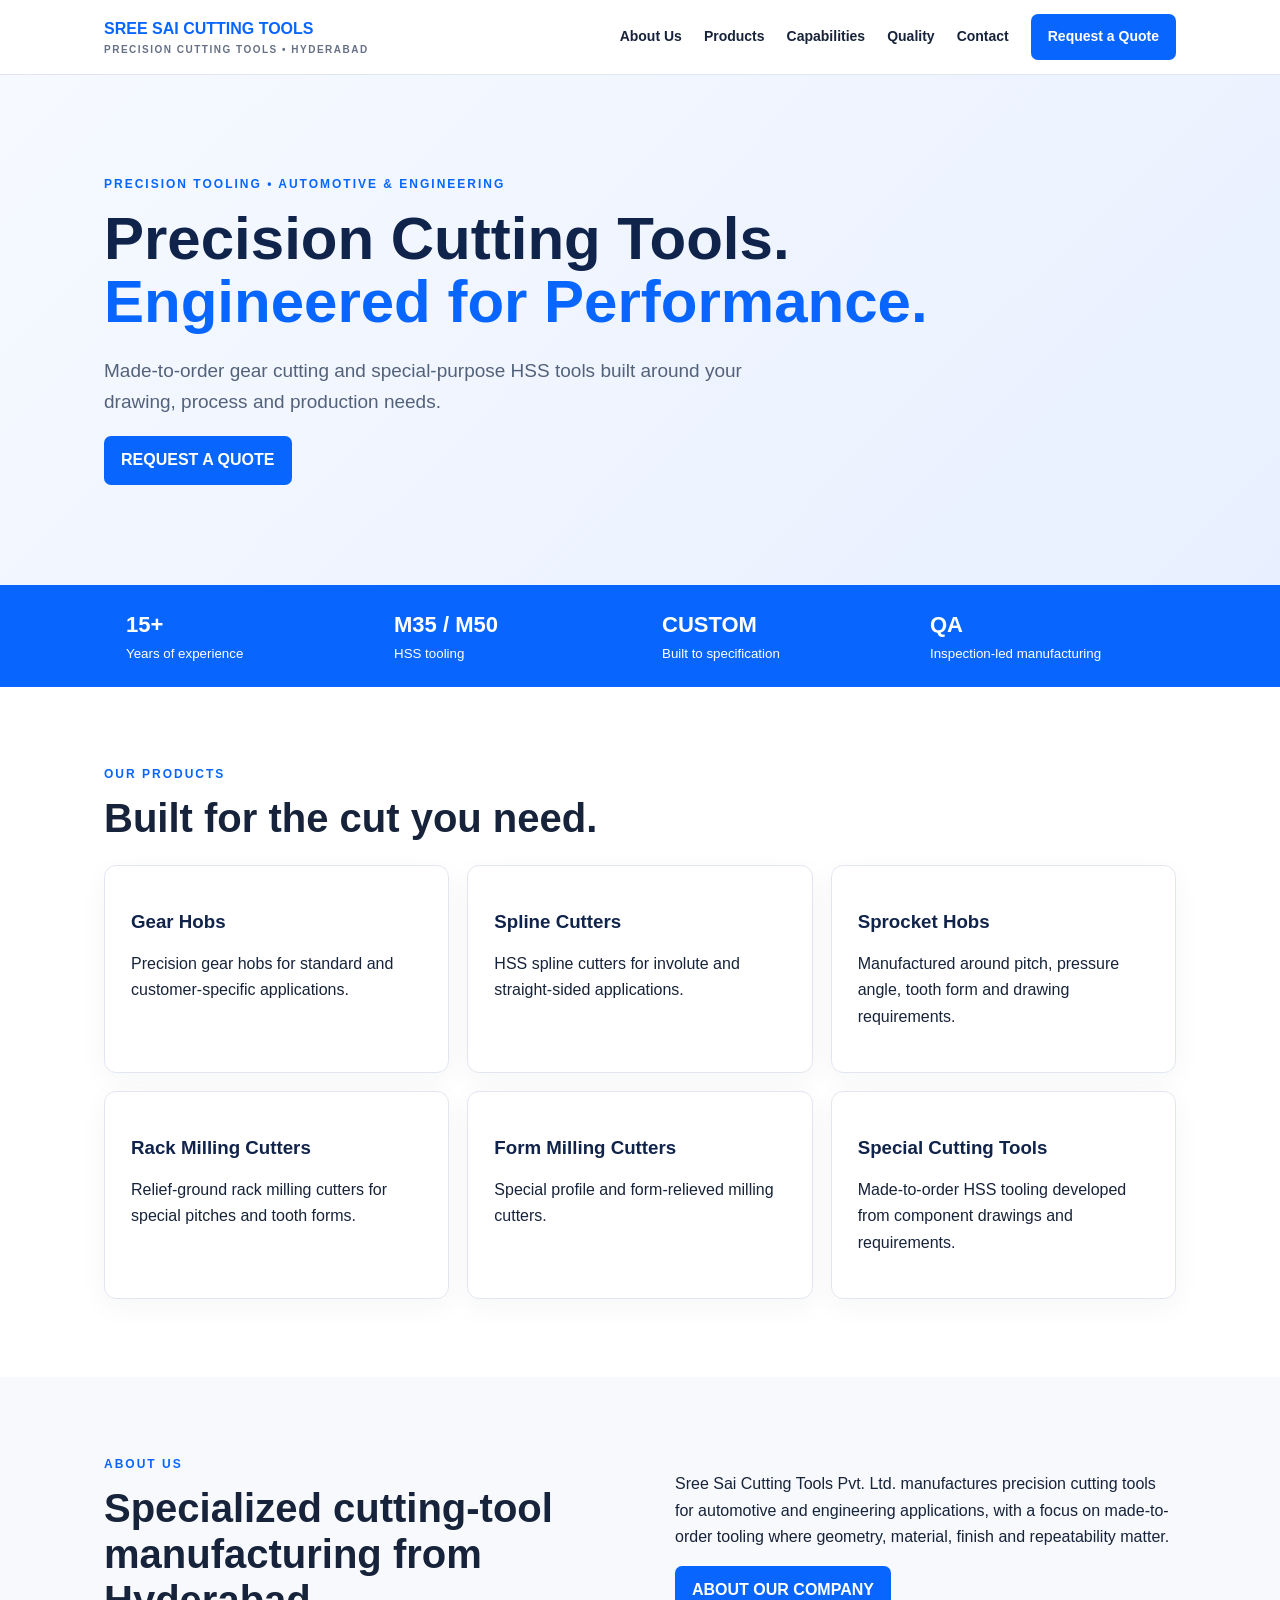
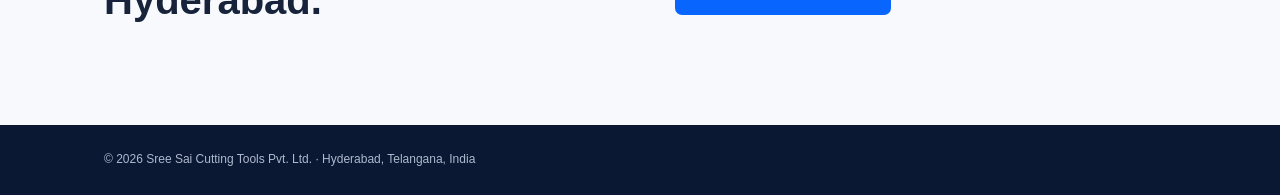
==== index.html @ 7b878a3e "Add files via upload" ====
<!doctype html><html><head><meta charset="utf-8"><meta name="viewport" content="width=device-width,initial-scale=1"><title>Home | Sree Sai Cutting Tools</title><link rel="stylesheet" href="styles.css"></head><body><header><div class="wrap nav"><a class="brand" href="index.html">SREE SAI CUTTING TOOLS<small>PRECISION CUTTING TOOLS • HYDERABAD</small></a><nav><a href="about.html">About Us</a><a href="products.html">Products</a><a href="capabilities.html">Capabilities</a><a href="quality.html">Quality</a><a href="contact.html">Contact</a><a class="cta" href="quote.html">Request a Quote</a></nav></div></header><section class="hero"><div class="wrap"><div class="eyebrow">PRECISION TOOLING • AUTOMOTIVE & ENGINEERING</div><h1>Precision Cutting Tools.<br><span>Engineered for Performance.</span></h1><p>Made-to-order gear cutting and special-purpose HSS tools built around your drawing, process and production needs.</p><a class="btn" href="quote.html">REQUEST A QUOTE</a></div></section>
<section class="stats"><div class="wrap"><div class="stat"><b>15+</b><small>Years of experience</small></div><div class="stat"><b>M35 / M50</b><small>HSS tooling</small></div><div class="stat"><b>CUSTOM</b><small>Built to specification</small></div><div class="stat"><b>QA</b><small>Inspection-led manufacturing</small></div></div></section>
<section class="section"><div class="wrap"><div class="eyebrow">OUR PRODUCTS</div><h2>Built for the cut you need.</h2><div class="grid"><div class="card"><h3>Gear Hobs</h3><p>Precision gear hobs for standard and customer-specific applications.</p></div><div class="card"><h3>Spline Cutters</h3><p>HSS spline cutters for involute and straight-sided applications.</p></div><div class="card"><h3>Sprocket Hobs</h3><p>Manufactured around pitch, pressure angle, tooth form and drawing requirements.</p></div><div class="card"><h3>Rack Milling Cutters</h3><p>Relief-ground rack milling cutters for special pitches and tooth forms.</p></div><div class="card"><h3>Form Milling Cutters</h3><p>Special profile and form-relieved milling cutters.</p></div><div class="card"><h3>Special Cutting Tools</h3><p>Made-to-order HSS tooling developed from component drawings and requirements.</p></div></div></div></section>
<section class="section grey"><div class="wrap two"><div><div class="eyebrow">ABOUT US</div><h2>Specialized cutting-tool manufacturing from Hyderabad.</h2></div><div><p>Sree Sai Cutting Tools Pvt. Ltd. manufactures precision cutting tools for automotive and engineering applications, with a focus on made-to-order tooling where geometry, material, finish and repeatability matter.</p><a class="btn" href="about.html">ABOUT OUR COMPANY</a></div></div></section><footer><div class="wrap">© 2026 Sree Sai Cutting Tools Pvt. Ltd. · Hyderabad, Telangana, India</div></footer></body></html>
---- styles.css ----
*{box-sizing:border-box}body{margin:0;font:16px Arial,sans-serif;color:#17233a;line-height:1.65}a{color:inherit}.wrap{max-width:1120px;margin:auto;padding:0 24px}header{background:#fff;border-bottom:1px solid #e1e6ee;position:sticky;top:0;z-index:20}.nav{height:74px;display:flex;align-items:center;justify-content:space-between}.brand{font-weight:800;color:#0866ff;text-decoration:none}.brand small{display:block;color:#667085;font-size:10px;letter-spacing:1.5px}nav{display:flex;gap:22px;align-items:center}nav a{text-decoration:none;font-size:14px;font-weight:700}.cta,.btn{background:#0866ff;color:#fff!important;padding:11px 17px;border-radius:7px;text-decoration:none;display:inline-block;font-weight:700}.hero{background:linear-gradient(135deg,#f6f9ff,#e8f0ff);padding:100px 0}.hero h1{font-size:60px;line-height:1.05;margin:12px 0 22px;color:#10234a}.hero h1 span{color:#0866ff}.hero p{max-width:700px;font-size:19px;color:#53627a}.eyebrow{color:#0866ff;font-size:12px;letter-spacing:2px;font-weight:800}.section{padding:78px 0}.grey{background:#f7f9fc}h1,h2,h3{line-height:1.15}h2{font-size:40px;margin:10px 0 24px}.grid{display:grid;grid-template-columns:repeat(3,1fr);gap:18px}.card{background:#fff;border:1px solid #e2e7ef;border-radius:12px;padding:26px;box-shadow:0 8px 28px #16284a0b}.card h3{color:#10234a}.stats{background:#0866ff;color:#fff}.stats .wrap{display:grid;grid-template-columns:repeat(4,1fr)}.stat{padding:22px}.stat b,.stat small{display:block}.stat b{font-size:22px}.two{display:grid;grid-template-columns:1fr 1fr;gap:70px}.dark{background:#10234a;color:#fff}.contactbox{background:#fff;border:1px solid #e2e7ef;padding:26px;border-radius:12px}footer{background:#0b1833;color:#aeb9ce;padding:25px 0;font-size:12px}.pagehero{background:#edf4ff;padding:65px 0}.pagehero h1{font-size:48px;margin:8px 0}.list{display:grid;gap:12px}.list div{border-left:4px solid #0866ff;padding:12px 18px;background:#f7f9fc}@media(max-width:800px){nav a:not(.cta){display:none}.hero h1{font-size:43px}.grid,.two,.stats .wrap{grid-template-columns:1fr}.section{padding:55px 0}}
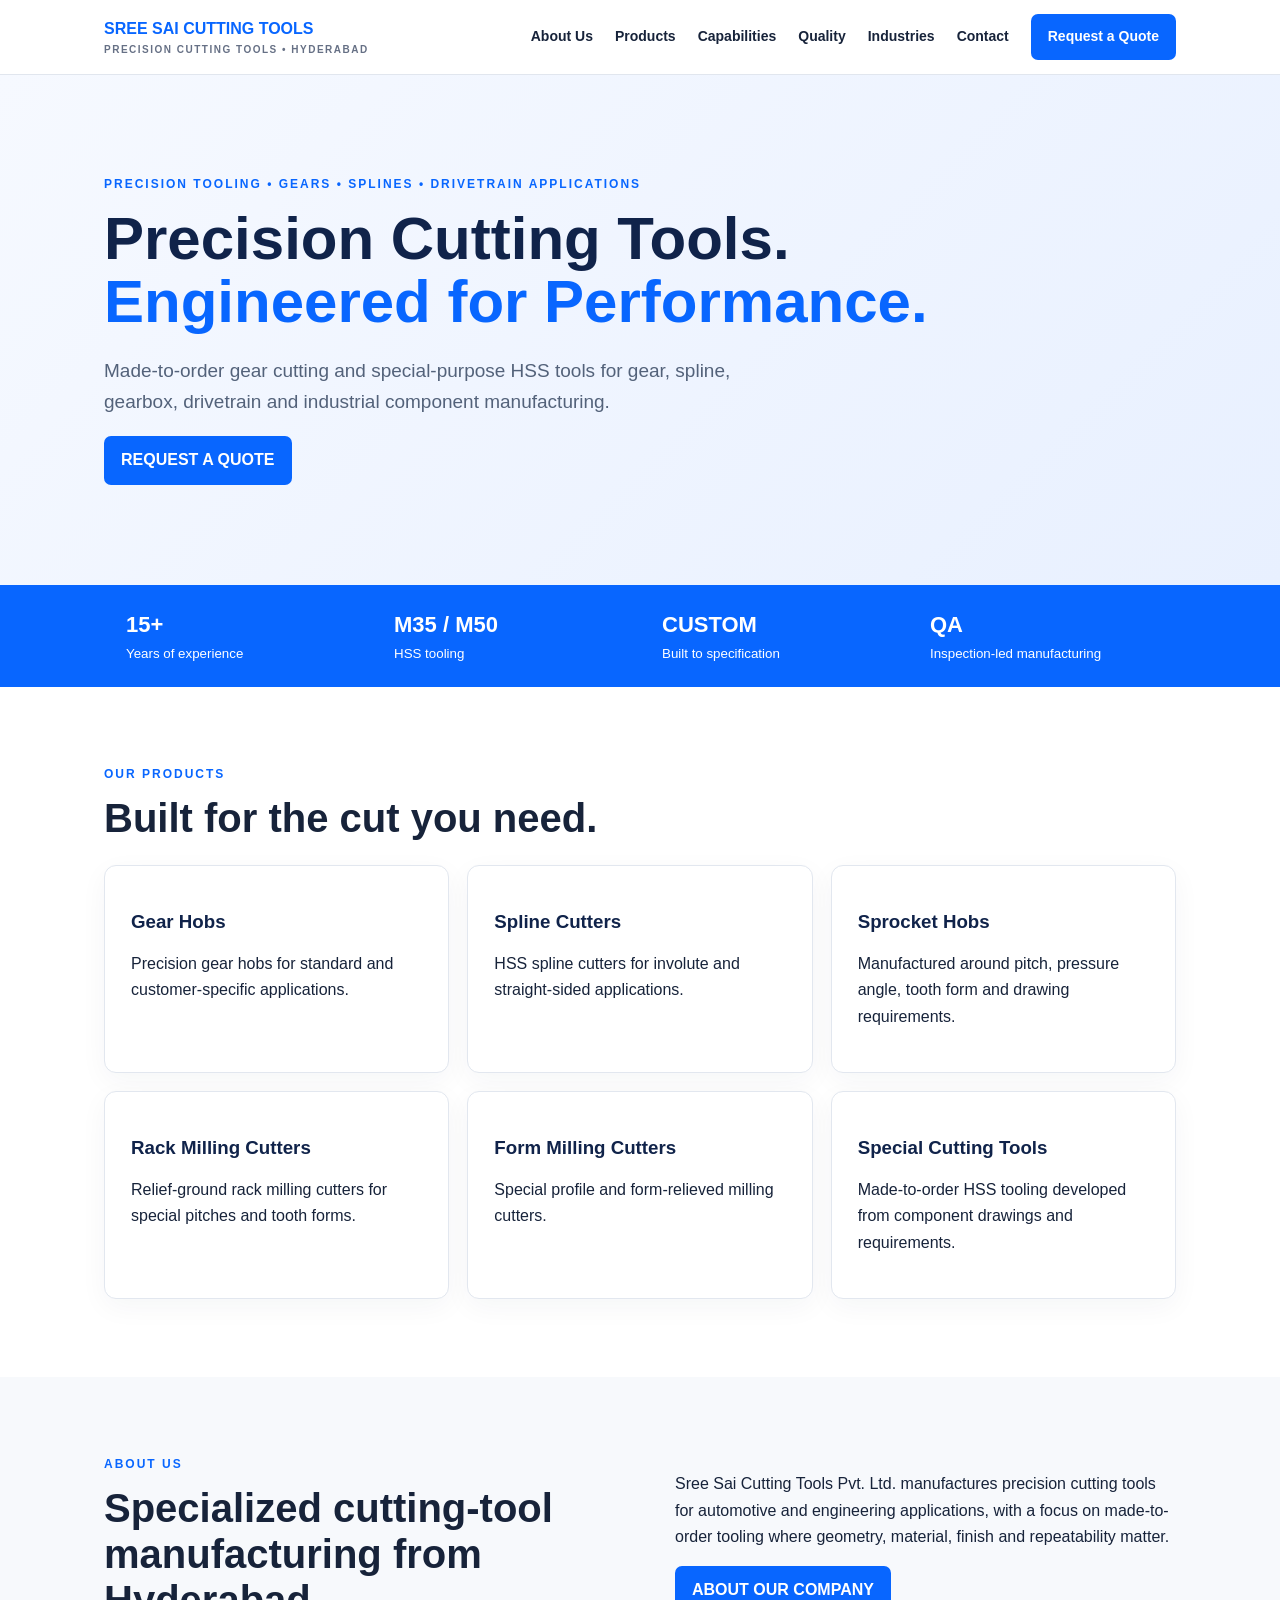
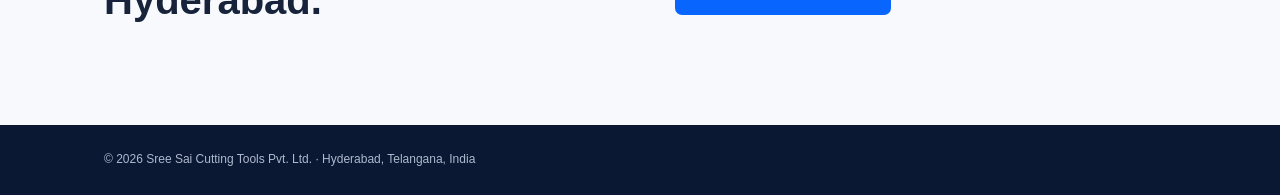
==== commit 98f5d436: "Updated version" ====
--- a/index.html
+++ b/index.html
@@ -1,4 +1,87 @@
-<!doctype html><html><head><meta charset="utf-8"><meta name="viewport" content="width=device-width,initial-scale=1"><title>Home | Sree Sai Cutting Tools</title><link rel="stylesheet" href="styles.css"></head><body><header><div class="wrap nav"><a class="brand" href="index.html">SREE SAI CUTTING TOOLS<small>PRECISION CUTTING TOOLS • HYDERABAD</small></a><nav><a href="about.html">About Us</a><a href="products.html">Products</a><a href="capabilities.html">Capabilities</a><a href="quality.html">Quality</a><a href="contact.html">Contact</a><a class="cta" href="quote.html">Request a Quote</a></nav></div></header><section class="hero"><div class="wrap"><div class="eyebrow">PRECISION TOOLING • AUTOMOTIVE & ENGINEERING</div><h1>Precision Cutting Tools.<br><span>Engineered for Performance.</span></h1><p>Made-to-order gear cutting and special-purpose HSS tools built around your drawing, process and production needs.</p><a class="btn" href="quote.html">REQUEST A QUOTE</a></div></section>
-<section class="stats"><div class="wrap"><div class="stat"><b>15+</b><small>Years of experience</small></div><div class="stat"><b>M35 / M50</b><small>HSS tooling</small></div><div class="stat"><b>CUSTOM</b><small>Built to specification</small></div><div class="stat"><b>QA</b><small>Inspection-led manufacturing</small></div></div></section>
-<section class="section"><div class="wrap"><div class="eyebrow">OUR PRODUCTS</div><h2>Built for the cut you need.</h2><div class="grid"><div class="card"><h3>Gear Hobs</h3><p>Precision gear hobs for standard and customer-specific applications.</p></div><div class="card"><h3>Spline Cutters</h3><p>HSS spline cutters for involute and straight-sided applications.</p></div><div class="card"><h3>Sprocket Hobs</h3><p>Manufactured around pitch, pressure angle, tooth form and drawing requirements.</p></div><div class="card"><h3>Rack Milling Cutters</h3><p>Relief-ground rack milling cutters for special pitches and tooth forms.</p></div><div class="card"><h3>Form Milling Cutters</h3><p>Special profile and form-relieved milling cutters.</p></div><div class="card"><h3>Special Cutting Tools</h3><p>Made-to-order HSS tooling developed from component drawings and requirements.</p></div></div></div></section>
-<section class="section grey"><div class="wrap two"><div><div class="eyebrow">ABOUT US</div><h2>Specialized cutting-tool manufacturing from Hyderabad.</h2></div><div><p>Sree Sai Cutting Tools Pvt. Ltd. manufactures precision cutting tools for automotive and engineering applications, with a focus on made-to-order tooling where geometry, material, finish and repeatability matter.</p><a class="btn" href="about.html">ABOUT OUR COMPANY</a></div></div></section><footer><div class="wrap">© 2026 Sree Sai Cutting Tools Pvt. Ltd. · Hyderabad, Telangana, India</div></footer></body></html>+<!doctype html>
+<html>
+
+<head>
+    <meta charset="utf-8">
+    <meta name="viewport" content="width=device-width,initial-scale=1">
+    <title>Home | Sree Sai Cutting Tools</title>
+    <link rel="stylesheet" href="styles.css">
+</head>
+
+<body>
+    <header>
+        <div class="wrap nav"><a class="brand" href="index.html">SREE SAI CUTTING TOOLS<small>PRECISION CUTTING TOOLS •
+                    HYDERABAD</small></a>
+            <nav><a href="about.html">About Us</a><a href="products.html">Products</a><a
+                    href="capabilities.html">Capabilities</a><a href="quality.html">Quality</a><a
+                    href="industries.html">Industries</a><a href="contact.html">Contact</a><a class="cta"
+                    href="quote.html">Request a Quote</a></nav>
+        </div>
+    </header>
+    <section class="hero">
+        <div class="wrap">
+            <div class="eyebrow">PRECISION TOOLING • GEARS • SPLINES • DRIVETRAIN APPLICATIONS</div>
+            <h1>Precision Cutting Tools.<br><span>Engineered for Performance.</span></h1>
+            <p>Made-to-order gear cutting and special-purpose HSS tools for gear, spline, gearbox, drivetrain and
+                industrial component manufacturing.</p><a class="btn" href="quote.html">REQUEST A QUOTE</a>
+        </div>
+    </section>
+    <section class="stats">
+        <div class="wrap">
+            <div class="stat"><b>15+</b><small>Years of experience</small></div>
+            <div class="stat"><b>M35 / M50</b><small>HSS tooling</small></div>
+            <div class="stat"><b>CUSTOM</b><small>Built to specification</small></div>
+            <div class="stat"><b>QA</b><small>Inspection-led manufacturing</small></div>
+        </div>
+    </section>
+    <section class="section">
+        <div class="wrap">
+            <div class="eyebrow">OUR PRODUCTS</div>
+            <h2>Built for the cut you need.</h2>
+            <div class="grid">
+                <div class="card">
+                    <h3>Gear Hobs</h3>
+                    <p>Precision gear hobs for standard and customer-specific applications.</p>
+                </div>
+                <div class="card">
+                    <h3>Spline Cutters</h3>
+                    <p>HSS spline cutters for involute and straight-sided applications.</p>
+                </div>
+                <div class="card">
+                    <h3>Sprocket Hobs</h3>
+                    <p>Manufactured around pitch, pressure angle, tooth form and drawing requirements.</p>
+                </div>
+                <div class="card">
+                    <h3>Rack Milling Cutters</h3>
+                    <p>Relief-ground rack milling cutters for special pitches and tooth forms.</p>
+                </div>
+                <div class="card">
+                    <h3>Form Milling Cutters</h3>
+                    <p>Special profile and form-relieved milling cutters.</p>
+                </div>
+                <div class="card">
+                    <h3>Special Cutting Tools</h3>
+                    <p>Made-to-order HSS tooling developed from component drawings and requirements.</p>
+                </div>
+            </div>
+        </div>
+    </section>
+    <section class="section grey">
+        <div class="wrap two">
+            <div>
+                <div class="eyebrow">ABOUT US</div>
+                <h2>Specialized cutting-tool manufacturing from Hyderabad.</h2>
+            </div>
+            <div>
+                <p>Sree Sai Cutting Tools Pvt. Ltd. manufactures precision cutting tools for automotive and engineering
+                    applications, with a focus on made-to-order tooling where geometry, material, finish and
+                    repeatability matter.</p><a class="btn" href="about.html">ABOUT OUR COMPANY</a>
+            </div>
+        </div>
+    </section>
+    <footer>
+        <div class="wrap">© 2026 Sree Sai Cutting Tools Pvt. Ltd. · Hyderabad, Telangana, India</div>
+    </footer>
+</body>
+
+</html>
--- a/styles.css
+++ b/styles.css
@@ -1 +1,208 @@
-*{box-sizing:border-box}body{margin:0;font:16px Arial,sans-serif;color:#17233a;line-height:1.65}a{color:inherit}.wrap{max-width:1120px;margin:auto;padding:0 24px}header{background:#fff;border-bottom:1px solid #e1e6ee;position:sticky;top:0;z-index:20}.nav{height:74px;display:flex;align-items:center;justify-content:space-between}.brand{font-weight:800;color:#0866ff;text-decoration:none}.brand small{display:block;color:#667085;font-size:10px;letter-spacing:1.5px}nav{display:flex;gap:22px;align-items:center}nav a{text-decoration:none;font-size:14px;font-weight:700}.cta,.btn{background:#0866ff;color:#fff!important;padding:11px 17px;border-radius:7px;text-decoration:none;display:inline-block;font-weight:700}.hero{background:linear-gradient(135deg,#f6f9ff,#e8f0ff);padding:100px 0}.hero h1{font-size:60px;line-height:1.05;margin:12px 0 22px;color:#10234a}.hero h1 span{color:#0866ff}.hero p{max-width:700px;font-size:19px;color:#53627a}.eyebrow{color:#0866ff;font-size:12px;letter-spacing:2px;font-weight:800}.section{padding:78px 0}.grey{background:#f7f9fc}h1,h2,h3{line-height:1.15}h2{font-size:40px;margin:10px 0 24px}.grid{display:grid;grid-template-columns:repeat(3,1fr);gap:18px}.card{background:#fff;border:1px solid #e2e7ef;border-radius:12px;padding:26px;box-shadow:0 8px 28px #16284a0b}.card h3{color:#10234a}.stats{background:#0866ff;color:#fff}.stats .wrap{display:grid;grid-template-columns:repeat(4,1fr)}.stat{padding:22px}.stat b,.stat small{display:block}.stat b{font-size:22px}.two{display:grid;grid-template-columns:1fr 1fr;gap:70px}.dark{background:#10234a;color:#fff}.contactbox{background:#fff;border:1px solid #e2e7ef;padding:26px;border-radius:12px}footer{background:#0b1833;color:#aeb9ce;padding:25px 0;font-size:12px}.pagehero{background:#edf4ff;padding:65px 0}.pagehero h1{font-size:48px;margin:8px 0}.list{display:grid;gap:12px}.list div{border-left:4px solid #0866ff;padding:12px 18px;background:#f7f9fc}@media(max-width:800px){nav a:not(.cta){display:none}.hero h1{font-size:43px}.grid,.two,.stats .wrap{grid-template-columns:1fr}.section{padding:55px 0}}+* {
+  box-sizing: border-box;
+}
+body {
+  margin: 0;
+  font:
+    16px Arial,
+    sans-serif;
+  color: #17233a;
+  line-height: 1.65;
+}
+a {
+  color: inherit;
+}
+.wrap {
+  max-width: 1120px;
+  margin: auto;
+  padding: 0 24px;
+}
+header {
+  background: #fff;
+  border-bottom: 1px solid #e1e6ee;
+  position: sticky;
+  top: 0;
+  z-index: 20;
+}
+.nav {
+  height: 74px;
+  display: flex;
+  align-items: center;
+  justify-content: space-between;
+}
+.brand {
+  font-weight: 800;
+  color: #0866ff;
+  text-decoration: none;
+}
+.brand small {
+  display: block;
+  color: #667085;
+  font-size: 10px;
+  letter-spacing: 1.5px;
+}
+nav {
+  display: flex;
+  gap: 22px;
+  align-items: center;
+}
+nav a {
+  text-decoration: none;
+  font-size: 14px;
+  font-weight: 700;
+}
+.cta,
+.btn {
+  background: #0866ff;
+  color: #fff !important;
+  padding: 11px 17px;
+  border-radius: 7px;
+  text-decoration: none;
+  display: inline-block;
+  font-weight: 700;
+}
+.hero {
+  background: linear-gradient(135deg, #f6f9ff, #e8f0ff);
+  padding: 100px 0;
+}
+.hero h1 {
+  font-size: 60px;
+  line-height: 1.05;
+  margin: 12px 0 22px;
+  color: #10234a;
+}
+.hero h1 span {
+  color: #0866ff;
+}
+.hero p {
+  max-width: 700px;
+  font-size: 19px;
+  color: #53627a;
+}
+.eyebrow {
+  color: #0866ff;
+  font-size: 12px;
+  letter-spacing: 2px;
+  font-weight: 800;
+}
+.section {
+  padding: 78px 0;
+}
+.grey {
+  background: #f7f9fc;
+}
+h1,
+h2,
+h3 {
+  line-height: 1.15;
+}
+h2 {
+  font-size: 40px;
+  margin: 10px 0 24px;
+}
+.grid {
+  display: grid;
+  grid-template-columns: repeat(3, 1fr);
+  gap: 18px;
+}
+.card {
+  background: #fff;
+  border: 1px solid #e2e7ef;
+  border-radius: 12px;
+  padding: 26px;
+  box-shadow: 0 8px 28px #16284a0b;
+}
+.card h3 {
+  color: #10234a;
+}
+.stats {
+  background: #0866ff;
+  color: #fff;
+}
+.stats .wrap {
+  display: grid;
+  grid-template-columns: repeat(4, 1fr);
+}
+.stat {
+  padding: 22px;
+}
+.stat b,
+.stat small {
+  display: block;
+}
+.stat b {
+  font-size: 22px;
+}
+.two {
+  display: grid;
+  grid-template-columns: 1fr 1fr;
+  gap: 70px;
+}
+.dark {
+  background: #10234a;
+  color: #fff;
+}
+.contactbox {
+  background: #fff;
+  border: 1px solid #e2e7ef;
+  padding: 26px;
+  border-radius: 12px;
+}
+footer {
+  background: #0b1833;
+  color: #aeb9ce;
+  padding: 25px 0;
+  font-size: 12px;
+}
+.pagehero {
+  background: #edf4ff;
+  padding: 65px 0;
+}
+.pagehero h1 {
+  font-size: 48px;
+  margin: 8px 0;
+}
+.list {
+  display: grid;
+  gap: 12px;
+}
+.list div {
+  border-left: 4px solid #0866ff;
+  padding: 12px 18px;
+  background: #f7f9fc;
+}
+@media (max-width: 800px) {
+  nav a:not(.cta) {
+    display: none;
+  }
+  .hero h1 {
+    font-size: 43px;
+  }
+  .grid,
+  .two,
+  .stats .wrap {
+    grid-template-columns: 1fr;
+  }
+  .section {
+    padding: 55px 0;
+  }
+}
+.lead {
+  font-size: 20px;
+  line-height: 1.6;
+  max-width: 900px;
+  margin: 0 0 28px;
+}
+.callout {
+  margin-top: 36px;
+  padding: 30px;
+  border: 1px solid #dfe7f5;
+  border-radius: 14px;
+  background: #f6f9ff;
+}
+.callout h2 {
+  margin-top: 0;
+}
+.callout .btn {
+  margin-top: 8px;
+}
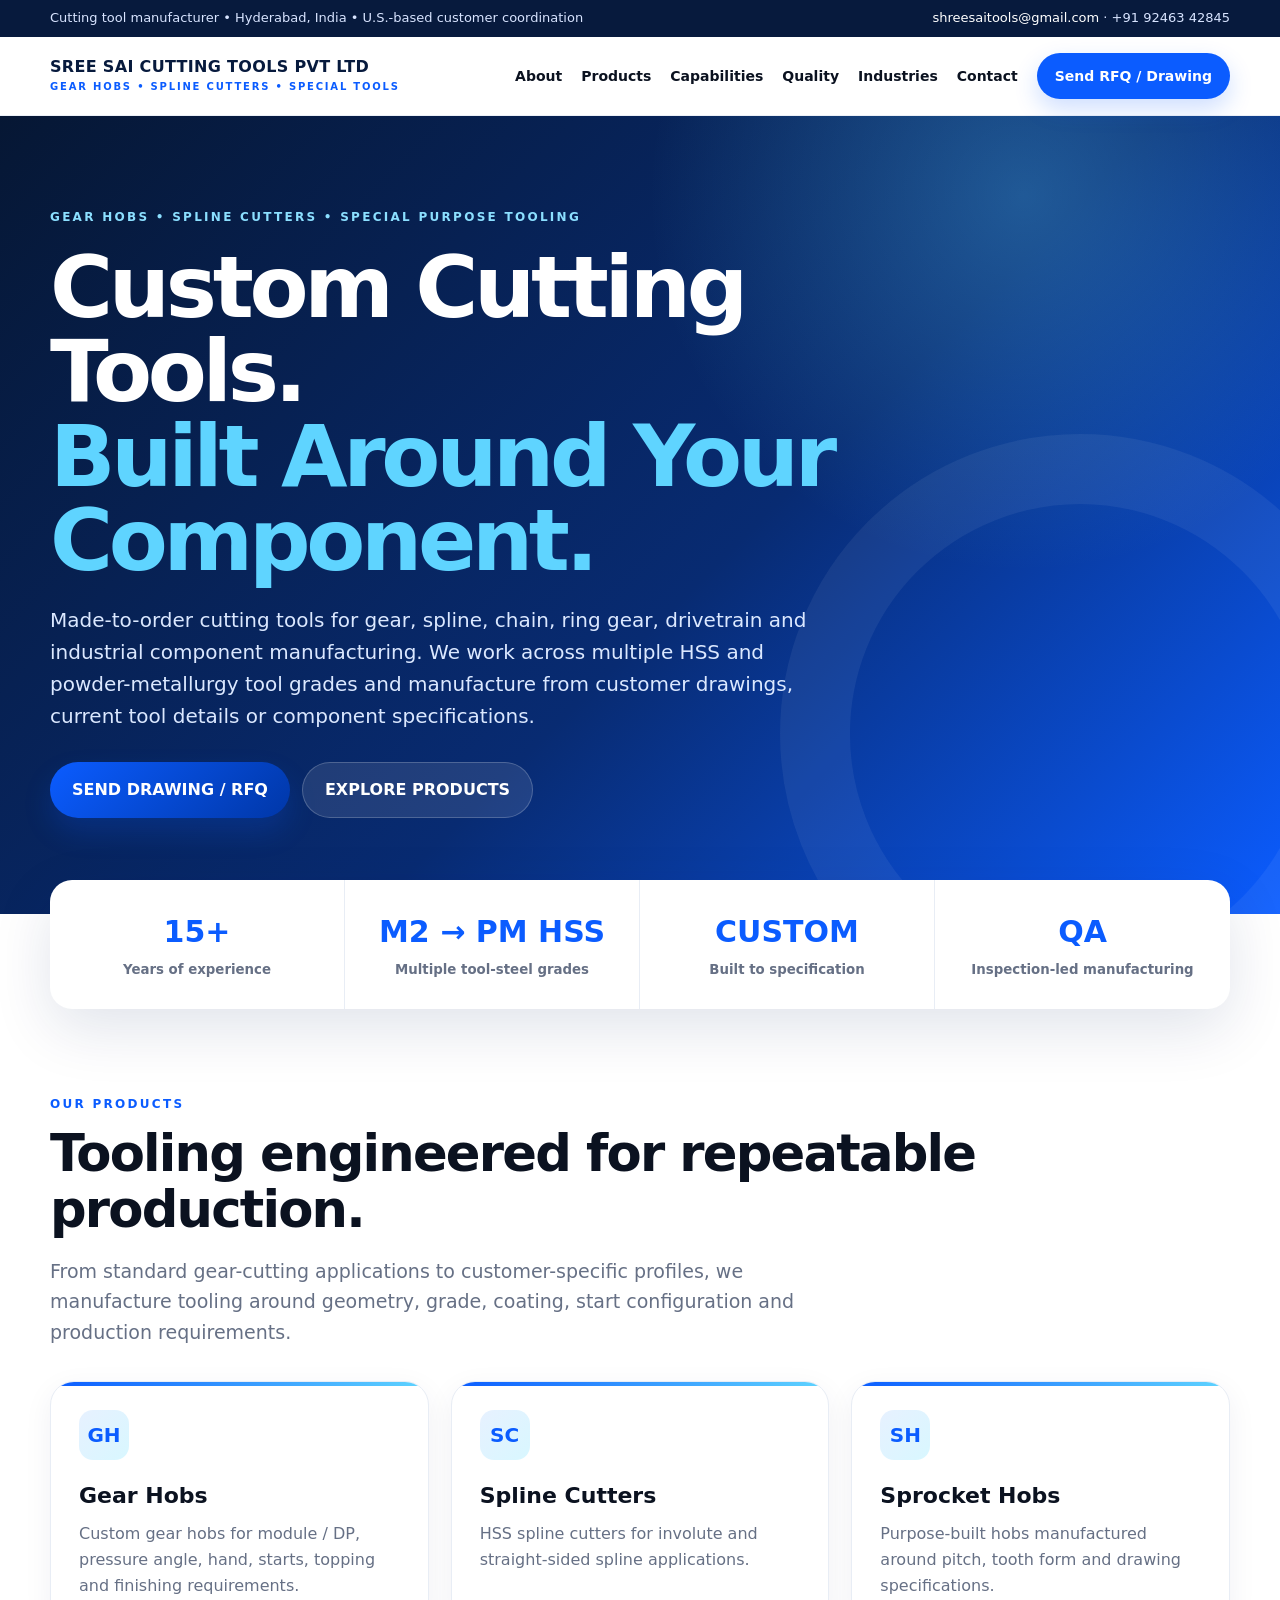
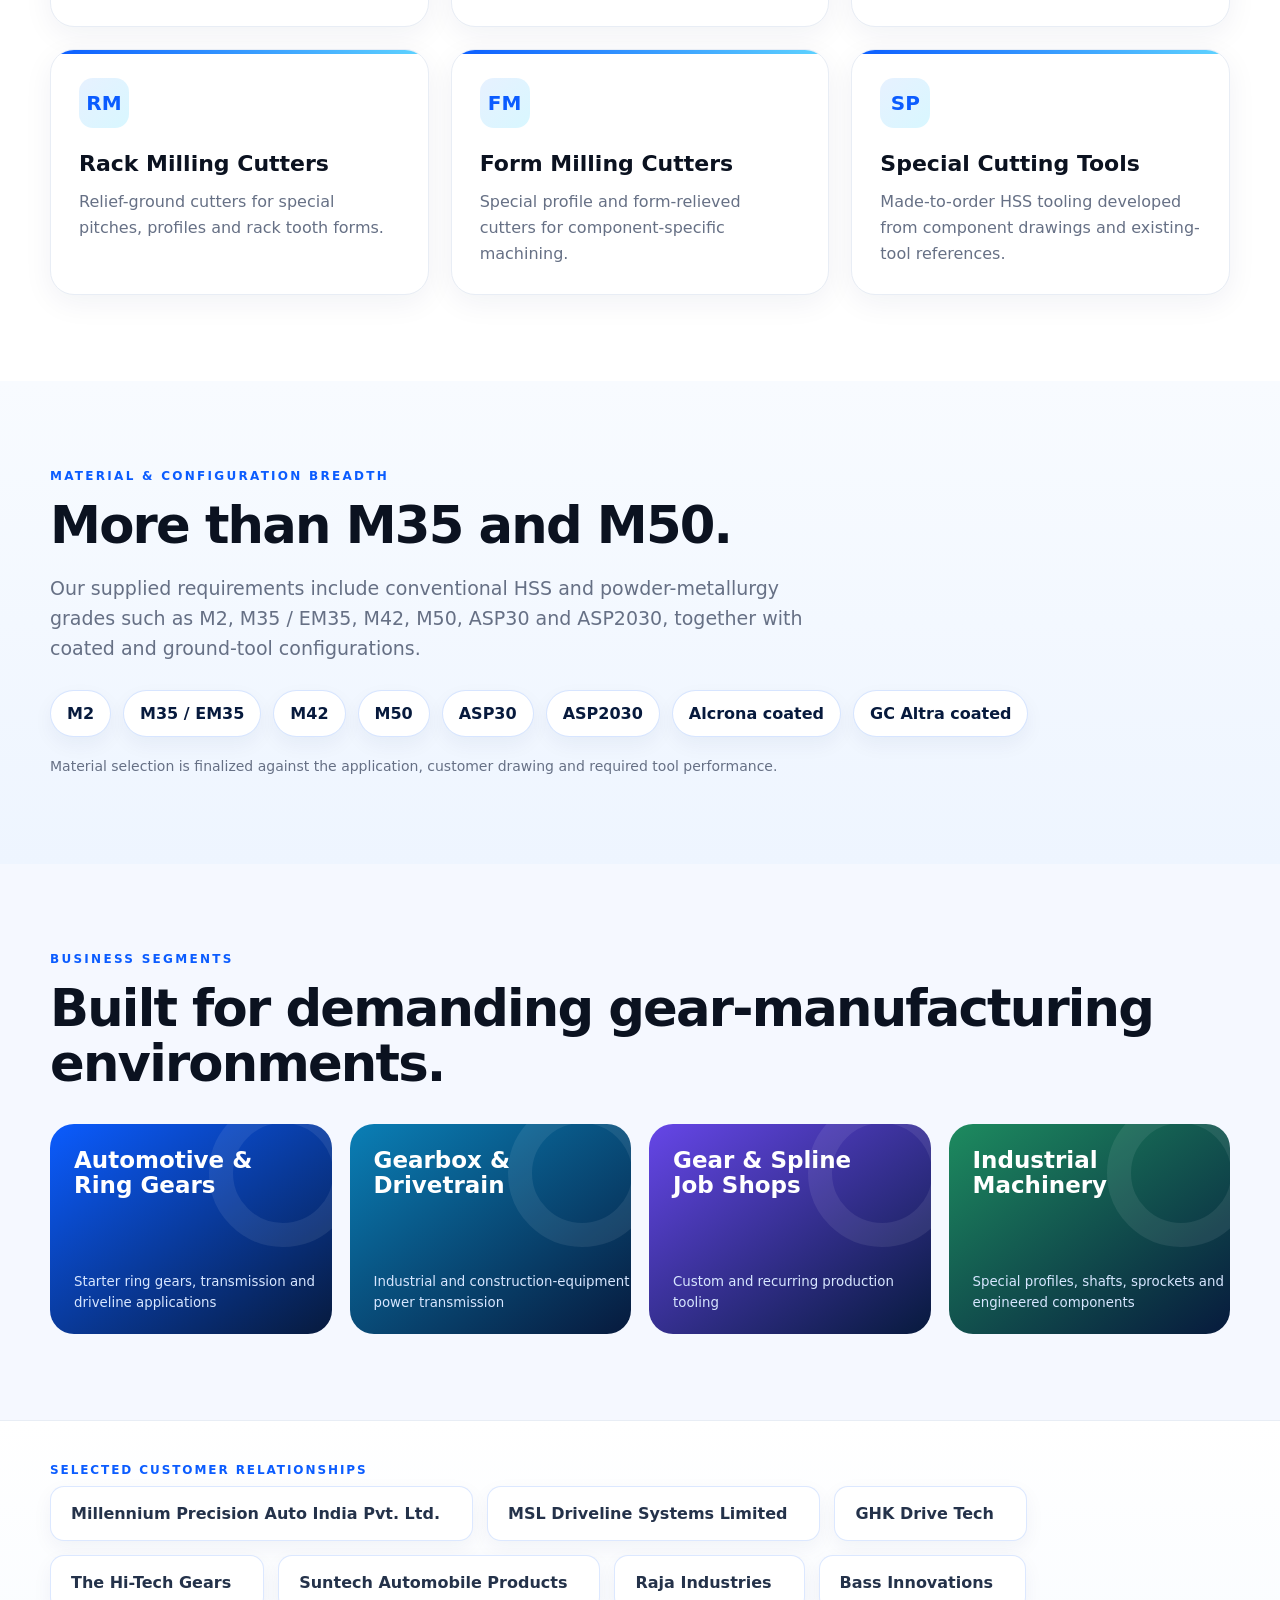
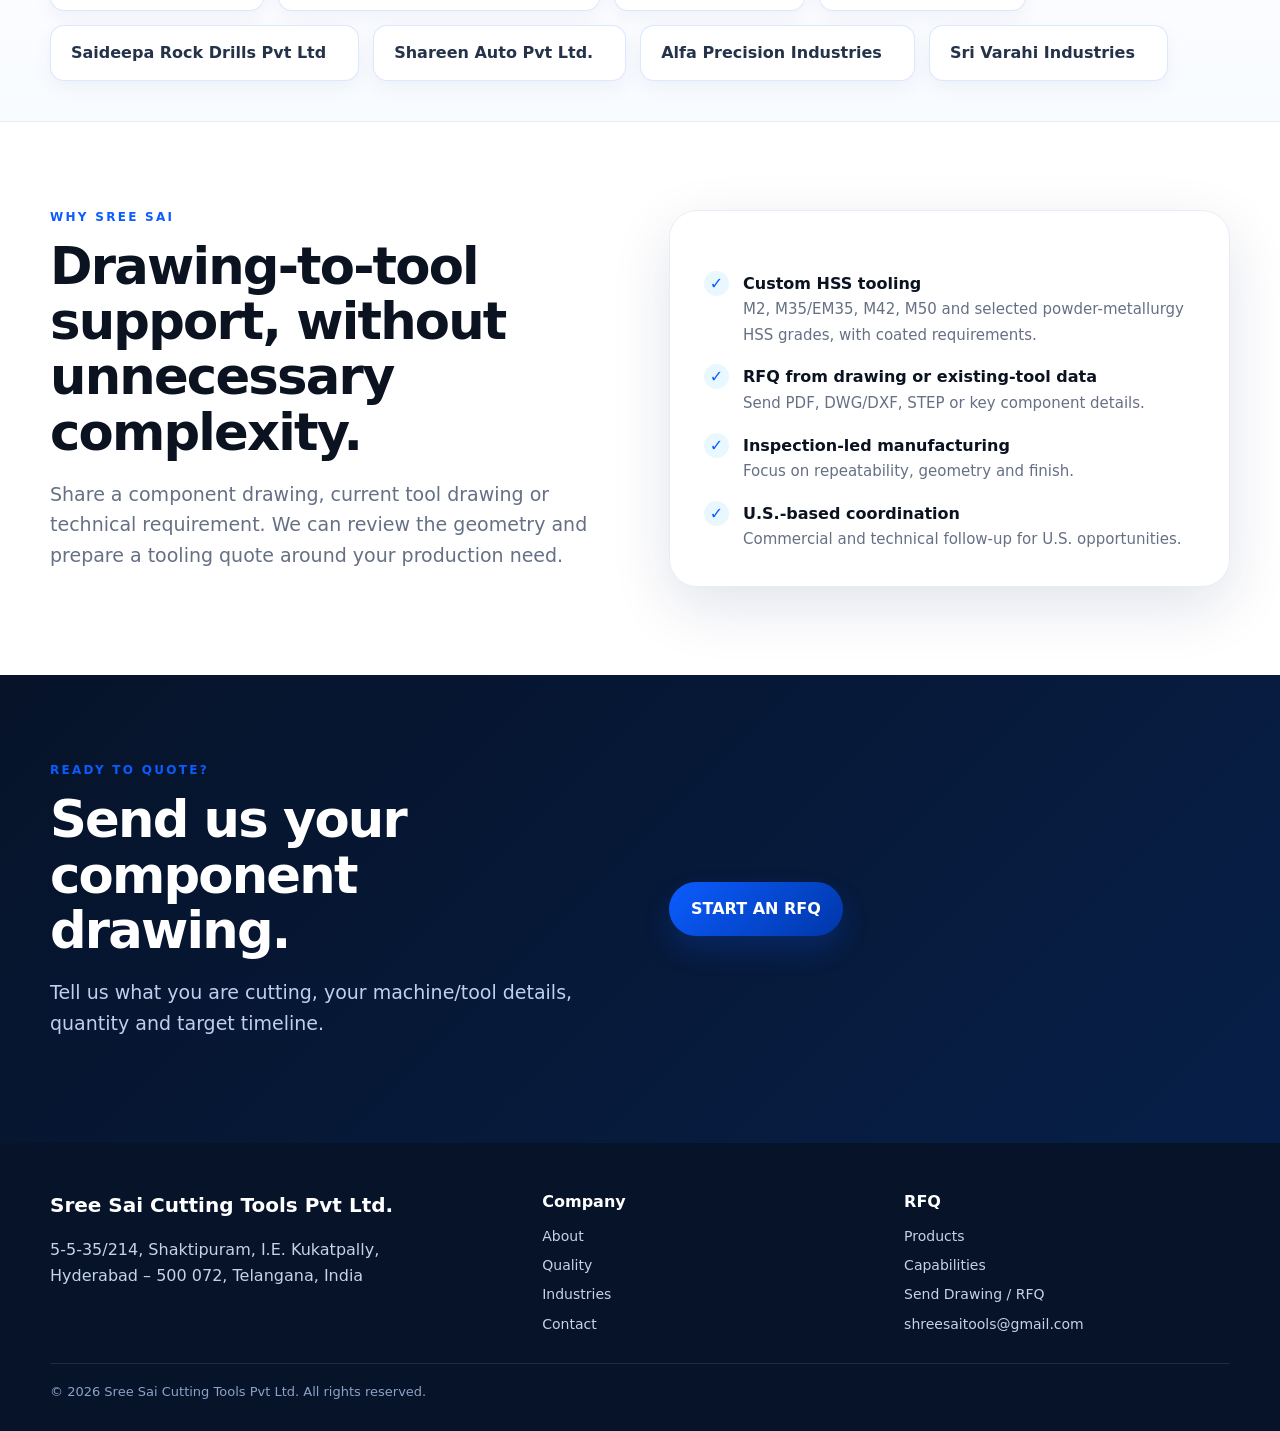
==== commit 9bf082ca: "updated data" ====
--- a/index.html
+++ b/index.html
@@ -1,35 +1,45 @@
 <!doctype html>
-<html>
+<html lang="en">
 
 <head>
     <meta charset="utf-8">
     <meta name="viewport" content="width=device-width,initial-scale=1">
-    <title>Home | Sree Sai Cutting Tools</title>
-    <link rel="stylesheet" href="styles.css">
+    <title>Sree Sai Cutting Tools Pvt Ltd | Gear Hobs, Spline Cutters & Special Tools</title>
+    <meta name="description"
+        content="Custom gear hobs, spline cutters, sprocket hobs, rack milling cutters and special cutting tools manufactured in HSS and powder-metallurgy grades to customer drawings and specifications.">
+    <link rel="stylesheet" href="styles.css?v=8">
 </head>
 
 <body>
+    <div class="topbar">
+        <div class="wrap"><span>Cutting tool manufacturer • Hyderabad, India • U.S.-based customer
+                coordination</span><span><a href="mailto:shreesaitools@gmail.com">shreesaitools@gmail.com</a> · +91
+                92463 42845</span></div>
+    </div>
     <header>
-        <div class="wrap nav"><a class="brand" href="index.html">SREE SAI CUTTING TOOLS<small>PRECISION CUTTING TOOLS •
-                    HYDERABAD</small></a>
-            <nav><a href="about.html">About Us</a><a href="products.html">Products</a><a
+        <div class="wrap nav"><a class="brand" href="index.html">SREE SAI CUTTING TOOLS PVT LTD<small>GEAR HOBS • SPLINE
+                    CUTTERS • SPECIAL TOOLS</small></a><button class="menuBtn" aria-label="Menu">☰</button>
+            <nav><a href="about.html">About</a><a href="products.html">Products</a><a
                     href="capabilities.html">Capabilities</a><a href="quality.html">Quality</a><a
                     href="industries.html">Industries</a><a href="contact.html">Contact</a><a class="cta"
-                    href="quote.html">Request a Quote</a></nav>
+                    href="quote.html">Send RFQ / Drawing</a></nav>
         </div>
     </header>
     <section class="hero">
         <div class="wrap">
-            <div class="eyebrow">PRECISION TOOLING • GEARS • SPLINES • DRIVETRAIN APPLICATIONS</div>
-            <h1>Precision Cutting Tools.<br><span>Engineered for Performance.</span></h1>
-            <p>Made-to-order gear cutting and special-purpose HSS tools for gear, spline, gearbox, drivetrain and
-                industrial component manufacturing.</p><a class="btn" href="quote.html">REQUEST A QUOTE</a>
+            <div class="eyebrow">GEAR HOBS • SPLINE CUTTERS • SPECIAL PURPOSE TOOLING</div>
+            <h1>Custom Cutting Tools.<br><span>Built Around Your Component.</span></h1>
+            <p>Made-to-order cutting tools for gear, spline, chain, ring gear, drivetrain and industrial component
+                manufacturing. We work across multiple HSS and powder-metallurgy tool grades and manufacture from
+                customer drawings, current tool details or component specifications.</p>
+            <div class="heroActions"><a class="btn" href="quote.html">SEND DRAWING / RFQ</a><a class="btn secondary"
+                    href="products.html">EXPLORE PRODUCTS</a></div>
         </div>
     </section>
     <section class="stats">
         <div class="wrap">
             <div class="stat"><b>15+</b><small>Years of experience</small></div>
-            <div class="stat"><b>M35 / M50</b><small>HSS tooling</small></div>
+            <div class="stat"><b>M2 → PM HSS</b><small>Multiple tool-steel grades</small></div>
             <div class="stat"><b>CUSTOM</b><small>Built to specification</small></div>
             <div class="stat"><b>QA</b><small>Inspection-led manufacturing</small></div>
         </div>
@@ -37,51 +47,144 @@
     <section class="section">
         <div class="wrap">
             <div class="eyebrow">OUR PRODUCTS</div>
-            <h2>Built for the cut you need.</h2>
-            <div class="grid">
-                <div class="card">
+            <h2>Tooling engineered for repeatable production.</h2>
+            <p class="lead">From standard gear-cutting applications to customer-specific profiles, we manufacture
+                tooling around geometry, grade, coating, start configuration and production requirements.</p>
+            <div class="grid reveal">
+                <article class="card">
+                    <div class="icon">GH</div>
                     <h3>Gear Hobs</h3>
-                    <p>Precision gear hobs for standard and customer-specific applications.</p>
-                </div>
-                <div class="card">
+                    <p>Custom gear hobs for module / DP, pressure angle, hand, starts, topping and finishing
+                        requirements.</p>
+                </article>
+                <article class="card">
+                    <div class="icon">SC</div>
                     <h3>Spline Cutters</h3>
-                    <p>HSS spline cutters for involute and straight-sided applications.</p>
-                </div>
-                <div class="card">
+                    <p>HSS spline cutters for involute and straight-sided spline applications.</p>
+                </article>
+                <article class="card">
+                    <div class="icon">SH</div>
                     <h3>Sprocket Hobs</h3>
-                    <p>Manufactured around pitch, pressure angle, tooth form and drawing requirements.</p>
-                </div>
-                <div class="card">
+                    <p>Purpose-built hobs manufactured around pitch, tooth form and drawing specifications.</p>
+                </article>
+                <article class="card">
+                    <div class="icon">RM</div>
                     <h3>Rack Milling Cutters</h3>
-                    <p>Relief-ground rack milling cutters for special pitches and tooth forms.</p>
-                </div>
-                <div class="card">
+                    <p>Relief-ground cutters for special pitches, profiles and rack tooth forms.</p>
+                </article>
+                <article class="card">
+                    <div class="icon">FM</div>
                     <h3>Form Milling Cutters</h3>
-                    <p>Special profile and form-relieved milling cutters.</p>
-                </div>
-                <div class="card">
+                    <p>Special profile and form-relieved cutters for component-specific machining.</p>
+                </article>
+                <article class="card">
+                    <div class="icon">SP</div>
                     <h3>Special Cutting Tools</h3>
-                    <p>Made-to-order HSS tooling developed from component drawings and requirements.</p>
+                    <p>Made-to-order HSS tooling developed from component drawings and existing-tool references.</p>
+                </article>
+            </div>
+        </div>
+    </section>
+    <section class="section materialBand">
+        <div class="wrap">
+            <div class="eyebrow">MATERIAL & CONFIGURATION BREADTH</div>
+            <h2>More than M35 and M50.</h2>
+            <p class="lead">Our supplied requirements include conventional HSS and powder-metallurgy grades such as M2,
+                M35 / EM35, M42, M50, ASP30 and ASP2030, together with coated and ground-tool configurations.</p>
+            <div class="materialChips"><span>M2</span><span>M35 /
+                    EM35</span><span>M42</span><span>M50</span><span>ASP30</span><span>ASP2030</span><span>Alcrona
+                    coated</span><span>GC Altra coated</span></div>
+            <p class="materialNote">Material selection is finalized against the application, customer drawing and
+                required tool performance.</p>
+        </div>
+    </section>
+    <section class="section soft">
+        <div class="wrap">
+            <div class="eyebrow">BUSINESS SEGMENTS</div>
+            <h2>Built for demanding gear-manufacturing environments.</h2>
+            <div class="segmentGrid reveal">
+                <div class="segment"><b>Automotive & Ring Gears</b><small>Starter ring gears, transmission and driveline
+                        applications</small></div>
+                <div class="segment"><b>Gearbox & Drivetrain</b><small>Industrial and construction-equipment power
+                        transmission</small></div>
+                <div class="segment"><b>Gear & Spline Job Shops</b><small>Custom and recurring production
+                        tooling</small></div>
+                <div class="segment"><b>Industrial Machinery</b><small>Special profiles, shafts, sprockets and
+                        engineered components</small></div>
+            </div>
+        </div>
+    </section>
+    <section class="customerRail">
+        <div class="wrap">
+            <div class="customerTitle">Selected customer relationships</div>
+            <div id="customer-list" class="customers"></div>
+        </div>
+    </section>
+    <section class="section">
+        <div class="wrap two">
+            <div>
+                <div class="eyebrow">WHY SREE SAI</div>
+                <h2>Drawing-to-tool support, without unnecessary complexity.</h2>
+                <p class="lead">Share a component drawing, current tool drawing or technical requirement. We can review
+                    the geometry and prepare a tooling quote around your production need.</p>
+            </div>
+            <div class="panel">
+                <div class="featureList">
+                    <div class="feature"><span class="check">✓</span>
+                        <div><b>Custom HSS tooling</b><br><span class="lead" style="font-size:15px">M2, M35/EM35, M42,
+                                M50 and selected powder-metallurgy HSS grades, with coated requirements.</span></div>
+                    </div>
+                    <div class="feature"><span class="check">✓</span>
+                        <div><b>RFQ from drawing or existing-tool data</b><br><span class="lead"
+                                style="font-size:15px">Send PDF, DWG/DXF, STEP or key component details.</span></div>
+                    </div>
+                    <div class="feature"><span class="check">✓</span>
+                        <div><b>Inspection-led manufacturing</b><br><span class="lead" style="font-size:15px">Focus on
+                                repeatability, geometry and finish.</span></div>
+                    </div>
+                    <div class="feature"><span class="check">✓</span>
+                        <div><b>U.S.-based coordination</b><br><span class="lead" style="font-size:15px">Commercial and
+                                technical follow-up for U.S. opportunities.</span></div>
+                    </div>
                 </div>
             </div>
         </div>
     </section>
-    <section class="section grey">
+    <section class="section dark">
         <div class="wrap two">
             <div>
-                <div class="eyebrow">ABOUT US</div>
-                <h2>Specialized cutting-tool manufacturing from Hyderabad.</h2>
+                <div class="eyebrow">READY TO QUOTE?</div>
+                <h2>Send us your component drawing.</h2>
+                <p class="lead">Tell us what you are cutting, your machine/tool details, quantity and target timeline.
+                </p>
             </div>
-            <div>
-                <p>Sree Sai Cutting Tools Pvt. Ltd. manufactures precision cutting tools for automotive and engineering
-                    applications, with a focus on made-to-order tooling where geometry, material, finish and
-                    repeatability matter.</p><a class="btn" href="about.html">ABOUT OUR COMPANY</a>
-            </div>
+            <div><a class="btn" href="quote.html">START AN RFQ</a></div>
         </div>
     </section>
     <footer>
-        <div class="wrap">© 2026 Sree Sai Cutting Tools Pvt. Ltd. · Hyderabad, Telangana, India</div>
+        <div class="wrap">
+            <div class="footerGrid">
+                <div>
+                    <div class="footerBrand">Sree Sai Cutting Tools Pvt Ltd.</div>
+                    <p>5-5-35/214, Shaktipuram, I.E. Kukatpally,<br>Hyderabad – 500 072, Telangana, India</p>
+                </div>
+                <div>
+                    <div class="footerTitle">Company</div>
+                    <div class="footerLinks"><a href="about.html">About</a><a href="quality.html">Quality</a><a
+                            href="industries.html">Industries</a><a href="contact.html">Contact</a></div>
+                </div>
+                <div>
+                    <div class="footerTitle">RFQ</div>
+                    <div class="footerLinks"><a href="products.html">Products</a><a
+                            href="capabilities.html">Capabilities</a><a href="quote.html">Send Drawing / RFQ</a><a
+                            href="mailto:shreesaitools@gmail.com">shreesaitools@gmail.com</a></div>
+                </div>
+            </div>
+            <div class="copy">© 2026 Sree Sai Cutting Tools Pvt Ltd. All rights reserved.</div>
+        </div>
     </footer>
+    <script src="site-data.js?v=8"></script>
+    <script src="app.js?v=8"></script>
 </body>
 
 </html>
--- a/styles.css
+++ b/styles.css
@@ -1,208 +1,2263 @@
+/* ==========================================================
+   ROOT VARIABLES
+   ========================================================== */
+
+:root {
+  --ink: #0b1220;
+  --muted: #667085;
+  --line: #e8edf5;
+
+  --paper: #ffffff;
+  --soft: #f5f8ff;
+
+  --blue: #0b5cff;
+  --blue2: #0037a8;
+  --cyan: #5fd4ff;
+
+  --gold: #ffbf47;
+  --navy: #071a3d;
+
+  --whatsapp: #25d366;
+
+  --shadow: 0 20px 60px rgba(9, 36, 89, 0.12);
+
+  --shadow-light: 0 10px 32px rgba(13, 42, 91, 0.08);
+
+  --radius: 24px;
+
+  --max: 1180px;
+}
+
+/* ==========================================================
+   BASE
+   ========================================================== */
+
 * {
   box-sizing: border-box;
 }
+
+html {
+  scroll-behavior: smooth;
+}
+
 body {
   margin: 0;
-  font:
-    16px Arial,
+
+  font-family:
+    Inter,
+    ui-sans-serif,
+    system-ui,
+    -apple-system,
+    BlinkMacSystemFont,
+    "Segoe UI",
     sans-serif;
-  color: #17233a;
-  line-height: 1.65;
-}
+
+  color: var(--ink);
+
+  background: var(--paper);
+
+  line-height: 1.6;
+}
+
 a {
+  text-decoration: none;
+
   color: inherit;
 }
+
+img {
+  max-width: 100%;
+
+  display: block;
+}
+
+button,
+input,
+textarea,
+select {
+  font: inherit;
+}
+
 .wrap {
-  max-width: 1120px;
+  width: min(var(--max), calc(100% - 40px));
+
   margin: auto;
-  padding: 0 24px;
-}
+}
+
+/* ==========================================================
+   TOP BAR
+   ========================================================== */
+
+.topbar {
+  background: var(--navy);
+
+  color: #d8e4ff;
+
+  font-size: 13px;
+}
+
+.topbar .wrap {
+  display: flex;
+
+  justify-content: space-between;
+
+  align-items: center;
+
+  gap: 18px;
+
+  padding: 8px 0;
+}
+
+.topbar a {
+  color: #ffffff;
+}
+
+.topbar a:hover {
+  color: var(--cyan);
+}
+
+/* ==========================================================
+   HEADER / NAVIGATION
+   ========================================================== */
+
 header {
+  position: sticky;
+
+  top: 0;
+
+  z-index: 50;
+
+  background: rgba(255, 255, 255, 0.92);
+
+  backdrop-filter: blur(14px);
+
+  border-bottom: 1px solid rgba(232, 237, 245, 0.8);
+}
+
+.nav {
+  display: flex;
+
+  align-items: center;
+
+  justify-content: space-between;
+
+  min-height: 78px;
+
+  gap: 24px;
+}
+
+.brand {
+  font-weight: 900;
+
+  letter-spacing: 0.02em;
+
+  color: var(--navy);
+
+  line-height: 1.05;
+}
+
+.brand small {
+  display: block;
+
+  font-size: 10px;
+
+  letter-spacing: 0.18em;
+
+  color: var(--blue);
+
+  margin-top: 6px;
+}
+
+.nav nav {
+  display: flex;
+
+  align-items: center;
+
+  gap: 19px;
+
+  font-size: 14px;
+
+  font-weight: 700;
+}
+
+.nav nav a {
+  transition: color 0.2s ease;
+}
+
+.nav nav a:hover {
+  color: var(--blue);
+}
+
+.menuBtn {
+  display: none;
+
+  background: none;
+
+  border: 0;
+
+  color: var(--navy);
+
+  font-size: 26px;
+
+  cursor: pointer;
+}
+
+/* ==========================================================
+   BUTTONS
+   ========================================================== */
+
+.cta,
+.btn {
+  display: inline-flex;
+
+  align-items: center;
+
+  justify-content: center;
+
+  gap: 8px;
+
+  border-radius: 999px;
+
+  font-weight: 800;
+
+  transition:
+    transform 0.2s ease,
+    box-shadow 0.2s ease;
+}
+
+.cta {
+  background: var(--blue);
+
+  color: white !important;
+
+  padding: 12px 18px;
+
+  box-shadow: 0 10px 24px rgba(11, 92, 255, 0.2);
+}
+
+.btn {
+  background: linear-gradient(135deg, var(--blue), var(--blue2));
+
+  color: #ffffff;
+
+  padding: 14px 22px;
+
+  box-shadow: 0 14px 28px rgba(11, 92, 255, 0.2);
+
+  border: 0;
+
+  cursor: pointer;
+}
+
+.btn.secondary {
+  background: #ffffff;
+
+  color: var(--navy);
+
+  box-shadow: none;
+
+  border: 1px solid var(--line);
+}
+
+.btn:hover,
+.cta:hover {
+  transform: translateY(-2px);
+}
+
+/* ==========================================================
+   HOME HERO
+   ========================================================== */
+
+.hero {
+  position: relative;
+
+  overflow: hidden;
+
+  background:
+    radial-gradient(
+      circle at 80% 10%,
+      rgba(95, 212, 255, 0.28),
+      transparent 30%
+    ),
+    linear-gradient(135deg, #061734 0%, #082b72 56%, #0b5cff 100%);
+
+  color: white;
+}
+
+.hero::after {
+  content: "";
+
+  position: absolute;
+
+  right: -100px;
+
+  bottom: -120px;
+
+  width: 460px;
+
+  height: 460px;
+
+  border-radius: 50%;
+
+  border: 70px solid rgba(255, 255, 255, 0.06);
+}
+
+.hero .wrap {
+  position: relative;
+
+  z-index: 1;
+
+  padding: 92px 0 96px;
+}
+
+.eyebrow {
+  font-size: 12px;
+
+  font-weight: 900;
+
+  letter-spacing: 0.19em;
+
+  text-transform: uppercase;
+
+  color: var(--blue);
+}
+
+.hero .eyebrow,
+.pagehero .eyebrow {
+  color: #8bdfff;
+}
+
+.hero h1 {
+  font-size: clamp(48px, 7vw, 86px);
+
+  line-height: 0.98;
+
+  margin: 18px 0 22px;
+
+  letter-spacing: -0.05em;
+
+  max-width: 900px;
+}
+
+.hero h1 span {
+  color: var(--cyan);
+}
+
+.hero p {
+  font-size: 20px;
+
+  max-width: 760px;
+
+  color: #dbe8ff;
+}
+
+.heroActions {
+  display: flex;
+
+  gap: 12px;
+
+  flex-wrap: wrap;
+
+  margin-top: 30px;
+}
+
+.hero .btn.secondary {
+  background: rgba(255, 255, 255, 0.1);
+
+  color: #ffffff;
+
+  border-color: rgba(255, 255, 255, 0.2);
+}
+
+/* ==========================================================
+   PAGE HERO
+   ========================================================== */
+
+.pagehero {
+  position: relative;
+
+  overflow: hidden;
+
+  background:
+    radial-gradient(
+      circle at 88% 25%,
+      rgba(95, 212, 255, 0.28),
+      transparent 30%
+    ),
+    linear-gradient(135deg, #071a3d, #0b5cff);
+
+  color: #ffffff;
+}
+
+.pagehero::after {
+  content: "";
+
+  position: absolute;
+
+  width: 320px;
+
+  height: 320px;
+
+  border-radius: 50%;
+
+  right: -100px;
+
+  top: -130px;
+
+  border: 55px solid rgba(255, 255, 255, 0.06);
+}
+
+.pagehero .wrap {
+  position: relative;
+
+  z-index: 2;
+
+  padding: 72px 0 74px;
+}
+
+.pagehero h1 {
+  font-size: clamp(42px, 5vw, 66px);
+
+  line-height: 1.05;
+
+  margin: 12px 0 15px;
+
+  letter-spacing: -0.04em;
+
+  max-width: 850px;
+}
+
+.pageheroLead {
+  max-width: 760px;
+
+  margin: 0;
+
+  color: #dbe8ff;
+
+  font-size: 18px;
+}
+
+/* ==========================================================
+   STATS
+   ========================================================== */
+
+.stats {
+  margin-top: -34px;
+
+  position: relative;
+
+  z-index: 4;
+}
+
+.stats .wrap {
+  display: grid;
+
+  grid-template-columns: repeat(4, 1fr);
+
+  background: #ffffff;
+
+  border-radius: 22px;
+
+  box-shadow: var(--shadow);
+
+  overflow: hidden;
+}
+
+.stat {
+  padding: 28px 22px;
+
+  text-align: center;
+
+  border-right: 1px solid var(--line);
+}
+
+.stat:last-child {
+  border-right: 0;
+}
+
+.stat b {
+  display: block;
+
+  font-size: 30px;
+
+  color: var(--blue);
+}
+
+.stat small {
+  font-weight: 700;
+
+  color: var(--muted);
+}
+
+/* ==========================================================
+   GENERAL SECTIONS
+   ========================================================== */
+
+.section {
+  padding: 86px 0;
+}
+
+.section.soft {
+  background: var(--soft);
+}
+
+.section.dark {
+  background: linear-gradient(135deg, #061329, #071f48);
+
+  color: white;
+}
+
+.section h2 {
+  font-size: clamp(34px, 4vw, 52px);
+
+  line-height: 1.08;
+
+  letter-spacing: -0.035em;
+
+  margin: 12px 0 18px;
+}
+
+.lead {
+  font-size: 19px;
+
+  color: var(--muted);
+
+  max-width: 760px;
+}
+
+.dark .lead {
+  color: #bed0ef;
+}
+
+/* ==========================================================
+   GRID / CARDS
+   ========================================================== */
+
+.grid {
+  display: grid;
+
+  grid-template-columns: repeat(3, 1fr);
+
+  gap: 22px;
+
+  margin-top: 34px;
+}
+
+.card {
+  position: relative;
+
+  background: white;
+
+  border: 1px solid var(--line);
+
+  border-radius: var(--radius);
+
+  padding: 28px;
+
+  box-shadow: 0 8px 30px rgba(13, 42, 91, 0.06);
+
+  overflow: hidden;
+
+  transition:
+    transform 0.25s ease,
+    box-shadow 0.25s ease;
+}
+
+.card::before {
+  content: "";
+
+  position: absolute;
+
+  inset: 0 auto auto 0;
+
+  width: 100%;
+
+  height: 4px;
+
+  background: linear-gradient(90deg, var(--blue), var(--cyan));
+}
+
+.card:hover {
+  transform: translateY(-6px);
+
+  box-shadow: 0 18px 42px rgba(13, 42, 91, 0.12);
+}
+
+.card h3 {
+  margin: 2px 0 8px;
+
+  font-size: 22px;
+}
+
+.card p {
+  color: var(--muted);
+
+  margin: 0;
+}
+
+.icon {
+  width: 50px;
+
+  height: 50px;
+
+  border-radius: 14px;
+
+  background: linear-gradient(135deg, #e7f1ff, #d8f7ff);
+
+  display: grid;
+
+  place-items: center;
+
+  font-weight: 900;
+
+  color: var(--blue);
+
+  margin-bottom: 18px;
+
+  font-size: 20px;
+}
+
+/* ==========================================================
+   TWO COLUMN LAYOUT
+   ========================================================== */
+
+.two {
+  display: grid;
+
+  grid-template-columns: 1fr 1fr;
+
+  gap: 58px;
+
+  align-items: center;
+}
+
+.panel {
+  background: #ffffff;
+
+  border-radius: 28px;
+
+  padding: 34px;
+
+  box-shadow: var(--shadow);
+
+  border: 1px solid var(--line);
+}
+
+.panel h3 {
+  color: var(--navy);
+
+  font-size: 26px;
+
+  line-height: 1.3;
+
+  margin: 12px 0 16px;
+}
+
+/* ==========================================================
+   FEATURE LIST
+   ========================================================== */
+
+.featureList {
+  display: grid;
+
+  gap: 17px;
+
+  margin-top: 26px;
+}
+
+.feature {
+  display: flex;
+
+  gap: 14px;
+
+  align-items: flex-start;
+}
+
+.feature strong {
+  color: var(--navy);
+}
+
+.feature div div {
+  color: var(--muted);
+
+  margin-top: 3px;
+
+  font-size: 14px;
+}
+
+.check {
+  width: 25px;
+
+  height: 25px;
+
+  flex: 0 0 25px;
+
+  border-radius: 50%;
+
+  background: #e9f8ff;
+
+  color: var(--blue);
+
+  display: grid;
+
+  place-items: center;
+
+  font-weight: 900;
+}
+
+/* ==========================================================
+   INDUSTRY SEGMENTS
+   ========================================================== */
+
+.segmentGrid {
+  display: grid;
+
+  grid-template-columns: repeat(4, 1fr);
+
+  gap: 18px;
+
+  margin-top: 32px;
+}
+
+.segment {
+  min-height: 210px;
+
+  border-radius: 24px;
+
+  padding: 24px;
+
+  color: white;
+
+  position: relative;
+
+  overflow: hidden;
+
+  background: linear-gradient(145deg, #0b5cff, #071a3d);
+}
+
+.segment:nth-child(2) {
+  background: linear-gradient(145deg, #0a7fb6, #071a3d);
+}
+
+.segment:nth-child(3) {
+  background: linear-gradient(145deg, #6646e8, #071a3d);
+}
+
+.segment:nth-child(4) {
+  background: linear-gradient(145deg, #1d8b5f, #071a3d);
+}
+
+.segment b {
+  font-size: 23px;
+
+  display: block;
+
+  max-width: 180px;
+
+  line-height: 1.1;
+}
+
+.segment small {
+  position: absolute;
+
+  bottom: 20px;
+
+  color: #d7e6ff;
+}
+
+.segment::after {
+  content: "";
+
+  position: absolute;
+
+  right: -25px;
+
+  top: -25px;
+
+  width: 100px;
+
+  height: 100px;
+
+  border: 24px solid rgba(255, 255, 255, 0.08);
+
+  border-radius: 50%;
+}
+
+/* ==========================================================
+   LEADERSHIP
+   ========================================================== */
+
+.leadership-section {
+  background:
+    radial-gradient(
+      circle at top left,
+      rgba(11, 92, 255, 0.1),
+      transparent 30%
+    ),
+    #ffffff;
+}
+
+.section-heading {
+  max-width: 820px;
+
+  margin-bottom: 40px;
+}
+
+.team {
+  display: grid;
+
+  grid-template-columns: repeat(2, minmax(0, 1fr));
+
+  gap: 24px;
+
+  margin-top: 34px;
+}
+
+.teamCard {
+  position: relative;
+
+  display: flex;
+
+  gap: 20px;
+
+  background: #ffffff;
+
+  border: 1px solid rgba(15, 47, 87, 0.1);
+
+  border-radius: 20px;
+
+  padding: 28px;
+
+  box-shadow: 0 12px 35px rgba(18, 51, 91, 0.08);
+
+  transition:
+    transform 0.25s ease,
+    box-shadow 0.25s ease,
+    border-color 0.25s ease;
+}
+
+.teamCard:hover {
+  transform: translateY(-6px);
+
+  border-color: rgba(8, 102, 255, 0.25);
+
+  box-shadow: 0 20px 48px rgba(18, 51, 91, 0.14);
+}
+
+.teamIcon {
+  flex: 0 0 58px;
+
+  width: 58px;
+
+  height: 58px;
+
+  border-radius: 16px;
+
+  background: linear-gradient(135deg, #0866ff, #0045ad);
+
+  color: #ffffff;
+
+  display: flex;
+
+  align-items: center;
+
+  justify-content: center;
+
+  font-size: 23px;
+
+  box-shadow: 0 8px 22px rgba(8, 102, 255, 0.24);
+}
+
+.teamContent {
+  flex: 1;
+
+  min-width: 0;
+}
+
+.teamCard h3 {
+  margin: 1px 0 5px;
+
+  color: #092448;
+
+  font-size: 1.25rem;
+}
+
+.teamRole {
+  color: #0866ff;
+
+  font-size: 0.93rem;
+
+  font-weight: 700;
+
+  margin-bottom: 18px;
+}
+
+.teamContact {
+  display: flex;
+
+  flex-direction: column;
+
+  gap: 9px;
+}
+
+.teamContact a {
+  display: flex;
+
+  align-items: center;
+
+  gap: 9px;
+
+  color: #536173;
+
+  text-decoration: none;
+
+  font-size: 0.94rem;
+
+  overflow-wrap: anywhere;
+
+  transition: color 0.2s ease;
+}
+
+.teamContact a:hover {
+  color: var(--blue);
+}
+
+.teamContact i {
+  width: 16px;
+
+  color: var(--blue);
+}
+
+.teamActions {
+  display: flex;
+
+  flex-wrap: wrap;
+
+  gap: 10px;
+
+  margin-top: 20px;
+}
+
+.contactAction {
+  display: inline-flex;
+
+  align-items: center;
+
+  justify-content: center;
+
+  gap: 7px;
+
+  padding: 10px 16px;
+
+  border-radius: 9px;
+
+  font-size: 0.88rem;
+
+  font-weight: 700;
+
+  text-decoration: none;
+
+  transition:
+    transform 0.2s ease,
+    box-shadow 0.2s ease;
+}
+
+.emailAction {
+  background: var(--blue);
+
+  color: #ffffff !important;
+}
+
+.whatsappAction {
+  background: var(--whatsapp);
+
+  color: #ffffff !important;
+}
+
+.contactAction:hover {
+  transform: translateY(-2px);
+
+  box-shadow: 0 7px 18px rgba(0, 0, 0, 0.13);
+}
+
+/* ==========================================================
+   BACKWARD SUPPORT FOR OLD TEAM CLASSES
+   ========================================================== */
+
+.person {
+  background: #ffffff;
+
+  border: 1px solid var(--line);
+
+  border-radius: 22px;
+
+  padding: 26px;
+}
+
+.avatar {
+  width: 64px;
+
+  height: 64px;
+
+  border-radius: 20px;
+
+  background: linear-gradient(135deg, var(--blue), var(--cyan));
+
+  display: grid;
+
+  place-items: center;
+
+  color: #ffffff;
+
+  font-size: 24px;
+
+  font-weight: 900;
+
+  margin-bottom: 18px;
+}
+
+.person h3 {
+  margin: 0 0 4px;
+}
+
+.person .role {
+  color: var(--blue);
+
+  font-weight: 800;
+
+  font-size: 13px;
+
+  text-transform: uppercase;
+
+  letter-spacing: 0.08em;
+}
+
+/* ==========================================================
+   CUSTOMER RAIL
+   ========================================================== */
+
+.customerRail {
+  overflow: hidden;
+
+  border-top: 1px solid var(--line);
+
+  border-bottom: 1px solid var(--line);
+
+  background: linear-gradient(180deg, #ffffff, #f8fbff);
+}
+
+.customerRail .wrap {
+  padding: 40px 0;
+}
+
+.customerTitle {
+  font-size: 12px;
+
+  font-weight: 900;
+
+  letter-spacing: 0.16em;
+
+  color: var(--blue);
+
+  text-transform: uppercase;
+
+  margin-bottom: 6px;
+}
+
+.customerIntro {
+  color: var(--muted);
+
+  margin: 0 0 20px;
+}
+
+.customers {
+  display: flex;
+
+  gap: 14px;
+
+  flex-wrap: wrap;
+
+  align-items: center;
+}
+
+.customerItem,
+.customerPill {
+  padding: 14px 20px;
+
+  border: 1px solid rgba(11, 92, 255, 0.14);
+
+  border-radius: 14px;
+
+  background: #ffffff;
+
+  font-weight: 800;
+
+  color: #24324a;
+
+  box-shadow: 0 7px 20px rgba(13, 42, 91, 0.05);
+}
+
+/* ==========================================================
+   CALL TO ACTION PANEL
+   ========================================================== */
+
+.ctaPanel {
+  background: rgba(255, 255, 255, 0.07);
+
+  border: 1px solid rgba(255, 255, 255, 0.12);
+
+  border-radius: 28px;
+
+  padding: 34px;
+
+  backdrop-filter: blur(10px);
+}
+
+.ctaPanelIcon {
+  width: 56px;
+
+  height: 56px;
+
+  border-radius: 16px;
+
+  display: grid;
+
+  place-items: center;
+
+  background: var(--blue);
+
+  color: #ffffff;
+
+  font-size: 24px;
+
+  margin-bottom: 20px;
+}
+
+.ctaPanel h3 {
+  margin: 0 0 10px;
+
+  font-size: 26px;
+}
+
+.ctaPanel p {
+  color: #bed0ef;
+
+  margin-bottom: 22px;
+}
+
+/* ==========================================================
+   RFQ FORM
+   ========================================================== */
+
+.formWrap {
+  display: grid;
+
+  grid-template-columns: 0.9fr 1.1fr;
+
+  gap: 36px;
+
+  align-items: start;
+}
+
+.rfqForm {
+  background: white;
+
+  border-radius: 28px;
+
+  padding: 32px;
+
+  box-shadow: var(--shadow);
+
+  border: 1px solid var(--line);
+}
+
+.formGrid {
+  display: grid;
+
+  grid-template-columns: 1fr 1fr;
+
+  gap: 16px;
+}
+
+.field {
+  display: flex;
+
+  flex-direction: column;
+
+  gap: 7px;
+}
+
+.field.full {
+  grid-column: 1 / -1;
+}
+
+.field label {
+  font-size: 13px;
+
+  font-weight: 800;
+
+  color: #263550;
+}
+
+.field input,
+.field select,
+.field textarea {
+  width: 100%;
+
+  border: 1px solid #d9e2ef;
+
+  border-radius: 14px;
+
+  padding: 13px 14px;
+
+  font: inherit;
+
+  outline: none;
+
+  background: #fbfdff;
+}
+
+.field input:focus,
+.field select:focus,
+.field textarea:focus {
+  border-color: var(--blue);
+
+  box-shadow: 0 0 0 4px rgba(11, 92, 255, 0.08);
+}
+
+.field textarea {
+  min-height: 130px;
+
+  resize: vertical;
+}
+
+.help {
+  font-size: 12px;
+
+  color: var(--muted);
+}
+
+.notice {
+  background: #eef6ff;
+
+  border: 1px solid #d8e9ff;
+
+  border-radius: 16px;
+
+  padding: 14px 16px;
+
+  color: #294162;
+
+  font-size: 13px;
+}
+
+/* ==========================================================
+   CONTACT BOX
+   ========================================================== */
+
+.contactbox {
+  background: linear-gradient(135deg, #071a3d, #0b5cff);
+
+  color: white;
+
+  border-radius: 28px;
+
+  padding: 32px;
+}
+
+.contactbox a {
+  color: #ffffff;
+}
+
+.contactbox .muted {
+  color: #d2e2ff;
+}
+
+/* ==========================================================
+   FLOATING WHATSAPP
+   ========================================================== */
+
+.whatsapp-float {
+  position: fixed;
+
+  width: 60px;
+
+  height: 60px;
+
+  right: 24px;
+
+  bottom: 24px;
+
+  border-radius: 50%;
+
+  background: var(--whatsapp);
+
+  color: #ffffff;
+
+  display: flex;
+
+  align-items: center;
+
+  justify-content: center;
+
+  font-size: 33px;
+
+  text-decoration: none;
+
+  box-shadow: 0 10px 30px rgba(0, 0, 0, 0.25);
+
+  z-index: 9999;
+
+  transition:
+    transform 0.2s ease,
+    box-shadow 0.2s ease;
+}
+
+.whatsapp-float:hover {
+  transform: translateY(-3px) scale(1.05);
+
+  color: #ffffff;
+
+  box-shadow: 0 14px 34px rgba(0, 0, 0, 0.3);
+}
+
+/* ==========================================================
+   FOOTER
+   ========================================================== */
+
+footer {
+  background: #061329;
+
+  color: #c4d2eb;
+
+  padding: 46px 0 28px;
+}
+
+.footerGrid {
+  display: grid;
+
+  grid-template-columns: 1.4fr 1fr 1fr;
+
+  gap: 36px;
+}
+
+.footerBrand {
+  color: #ffffff;
+
+  font-weight: 900;
+
+  font-size: 20px;
+}
+
+.footerDescription {
+  max-width: 400px;
+
+  color: #8fa5c8;
+
+  font-size: 14px;
+}
+
+.footerTitle {
+  color: #ffffff;
+
+  font-weight: 800;
+
+  margin-bottom: 10px;
+}
+
+.footerLinks {
+  display: grid;
+
+  gap: 7px;
+
+  font-size: 14px;
+}
+
+.footerLinks a:hover {
+  color: #ffffff;
+}
+
+.copy {
+  border-top: 1px solid rgba(255, 255, 255, 0.1);
+
+  margin-top: 28px;
+
+  padding-top: 18px;
+
+  font-size: 13px;
+
+  color: #8da2c6;
+}
+
+/* ==========================================================
+   SCROLL REVEAL
+   ========================================================== */
+
+.reveal {
+  opacity: 1;
+  transform: none;
+  transition:
+    opacity 0.5s ease,
+    transform 0.5s ease;
+}
+
+.reveal.show {
+  opacity: 1;
+  transform: none;
+}
+
+/* ==========================================================
+   CLICKABLE CUSTOMERS
+   ========================================================== */
+.customerLink {
+  display: inline-flex;
+  align-items: center;
+  justify-content: space-between;
+  gap: 12px;
+  cursor: pointer;
+  transition:
+    transform 0.2s ease,
+    box-shadow 0.2s ease,
+    border-color 0.2s ease,
+    color 0.2s ease;
+}
+.customerName {
+  flex: 1;
+}
+.customerExternalIcon {
+  flex: 0 0 auto;
+  font-size: 12px;
+  color: var(--blue);
+  opacity: 0.7;
+}
+.customerLink:hover {
+  transform: translateY(-3px);
+  border-color: rgba(11, 92, 255, 0.35);
+  color: var(--blue);
+  box-shadow: 0 12px 28px rgba(13, 42, 91, 0.11);
+}
+.customerLink:hover .customerExternalIcon {
+  opacity: 1;
+}
+
+/* ==========================================================
+   TABLET
+   ========================================================== */
+
+@media (max-width: 900px) {
+  .nav nav {
+    display: none;
+
+    position: absolute;
+
+    left: 20px;
+
+    right: 20px;
+
+    top: 78px;
+
+    background: #ffffff;
+
+    border: 1px solid var(--line);
+
+    border-radius: 18px;
+
+    padding: 18px;
+
+    box-shadow: var(--shadow);
+
+    flex-direction: column;
+
+    align-items: stretch;
+  }
+
+  .nav nav.open {
+    display: flex;
+  }
+
+  .menuBtn {
+    display: block;
+  }
+
+  .topbar .wrap {
+    flex-direction: column;
+
+    align-items: flex-start;
+
+    gap: 2px;
+  }
+
+  .stats .wrap,
+  .grid,
+  .segmentGrid,
+  .two,
+  .formWrap,
+  .footerGrid {
+    grid-template-columns: 1fr 1fr;
+  }
+
+  .team {
+    grid-template-columns: 1fr;
+  }
+
+  .hero .wrap {
+    padding: 72px 0 82px;
+  }
+
+  .stat {
+    border-bottom: 1px solid var(--line);
+  }
+}
+
+/* ==========================================================
+   MOBILE
+   ========================================================== */
+
+@media (max-width: 620px) {
+  .wrap {
+    width: min(calc(100% - 28px), var(--max));
+  }
+
+  .nav {
+    min-height: 70px;
+  }
+
+  .brand {
+    font-size: 14px;
+  }
+
+  .brand small {
+    font-size: 8px;
+
+    letter-spacing: 0.12em;
+  }
+
+  .nav nav {
+    top: 70px;
+
+    left: 14px;
+
+    right: 14px;
+  }
+
+  .hero h1 {
+    font-size: 48px;
+  }
+
+  .pagehero .wrap {
+    padding: 54px 0 56px;
+  }
+
+  .pagehero h1 {
+    font-size: 40px;
+  }
+
+  .pageheroLead {
+    font-size: 16px;
+  }
+
+  .stats {
+    margin-top: -20px;
+  }
+
+  .stats .wrap,
+  .grid,
+  .segmentGrid,
+  .two,
+  .formWrap,
+  .footerGrid,
+  .formGrid {
+    grid-template-columns: 1fr;
+  }
+
+  .stat {
+    border-right: 0;
+  }
+
+  .section {
+    padding: 64px 0;
+  }
+
+  .section h2 {
+    font-size: 34px;
+  }
+
+  .lead {
+    font-size: 17px;
+  }
+
+  .heroActions {
+    flex-direction: column;
+
+    align-items: stretch;
+  }
+
+  .btn {
+    width: 100%;
+  }
+
+  .team {
+    grid-template-columns: 1fr;
+
+    gap: 16px;
+  }
+
+  .teamCard {
+    padding: 22px;
+
+    gap: 15px;
+
+    border-radius: 16px;
+  }
+
+  .teamIcon {
+    width: 48px;
+
+    height: 48px;
+
+    flex-basis: 48px;
+
+    font-size: 19px;
+  }
+
+  .teamCard h3 {
+    font-size: 1.1rem;
+  }
+
+  .teamRole {
+    font-size: 0.88rem;
+  }
+
+  .teamContact a {
+    font-size: 0.86rem;
+  }
+
+  .teamActions {
+    flex-direction: column;
+  }
+
+  .contactAction {
+    width: 100%;
+  }
+
+  .customers {
+    flex-direction: column;
+
+    align-items: stretch;
+  }
+
+  .customerLink {
+    display: inline-flex;
+    align-items: center;
+    justify-content: center;
+    gap: 10px;
+
+    cursor: pointer;
+
+    transition:
+      transform 0.2s ease,
+      box-shadow 0.2s ease,
+      border-color 0.2s ease,
+      color 0.2s ease;
+  }
+
+  .customerLink i {
+    font-size: 12px;
+    color: var(--blue);
+  }
+
+  .customerLink:hover {
+    transform: translateY(-3px);
+
+    border-color: rgba(11, 92, 255, 0.35);
+
+    color: var(--blue);
+
+    box-shadow: 0 12px 28px rgba(13, 42, 91, 0.11);
+  }
+
+  @media (max-width: 620px) {
+    .customerLink {
+      width: 100%;
+      justify-content: space-between;
+      text-align: left;
+    }
+  }
+
+  .customerItem,
+  .customerPill {
+    width: 100%;
+
+    text-align: center;
+  }
+
+  .field.full {
+    grid-column: auto;
+  }
+
+  .whatsapp-float {
+    width: 54px;
+
+    height: 54px;
+
+    right: 16px;
+
+    bottom: 16px;
+
+    font-size: 29px;
+  }
+
+  .footerGrid {
+    gap: 28px;
+  }
+}
+
+/* ==========================================================
+   VERY SMALL MOBILE
+   ========================================================== */
+
+@media (max-width: 400px) {
+  .teamCard {
+    flex-direction: column;
+  }
+
+  .teamIcon {
+    margin-bottom: 4px;
+  }
+
+  .pagehero h1 {
+    font-size: 35px;
+  }
+}
+
+/* ==========================================================
+   V7 MATERIAL / TECHNICAL RANGE SECTIONS
+   ========================================================== */
+.materialBand {
+  background: linear-gradient(180deg, #f8fbff, #eef5ff);
+}
+.materialChips {
+  display: flex;
+  flex-wrap: wrap;
+  gap: 12px;
+  margin-top: 26px;
+}
+.materialChips span {
+  display: inline-flex;
+  align-items: center;
+  min-height: 42px;
+  padding: 10px 16px;
+  border: 1px solid rgba(11, 92, 255, 0.16);
+  border-radius: 999px;
   background: #fff;
-  border-bottom: 1px solid #e1e6ee;
+  color: var(--navy);
+  font-weight: 800;
+  box-shadow: 0 8px 20px rgba(13, 42, 91, 0.05);
+}
+.materialNote {
+  color: var(--muted);
+  margin: 18px 0 0;
+  font-size: 14px;
+}
+.materialCards {
+  display: grid;
+  grid-template-columns: repeat(3, 1fr);
+  gap: 16px;
+  margin-top: 30px;
+}
+.materialCards article {
+  border: 1px solid var(--line);
+  border-radius: 18px;
+  padding: 22px;
+  background: #fff;
+  box-shadow: var(--shadow-light);
+}
+.materialCards b {
+  display: block;
+  color: var(--blue);
+  font-size: 24px;
+  margin-bottom: 5px;
+}
+.materialCards span {
+  color: var(--muted);
+  font-size: 14px;
+}
+.coatingStrip {
+  margin-top: 24px;
+  padding: 18px 20px;
+  border-radius: 16px;
+  background: #071a3d;
+  color: #dbe8ff;
+}
+.specGrid {
+  display: grid;
+  grid-template-columns: repeat(3, 1fr);
+  gap: 20px;
+  margin-top: 32px;
+}
+.specCard {
+  border: 1px solid var(--line);
+  border-radius: 22px;
+  padding: 26px;
+  background: #fff;
+  box-shadow: 0 10px 32px rgba(13, 42, 91, 0.07);
+}
+.specCard h3 {
+  margin: 10px 0 14px;
+  color: var(--navy);
+  font-size: 22px;
+}
+.specCard ul {
+  margin: 0;
+  padding-left: 20px;
+  color: var(--muted);
+}
+.specCard li {
+  margin: 8px 0;
+}
+.specTag {
+  display: inline-block;
+  font-size: 11px;
+  font-weight: 900;
+  letter-spacing: 0.12em;
+  color: var(--blue);
+}
+.customerLink {
+  display: inline-flex;
+  align-items: center;
+  justify-content: space-between;
+  gap: 12px;
+  cursor: pointer;
+  transition:
+    transform 0.2s ease,
+    box-shadow 0.2s ease,
+    border-color 0.2s ease,
+    color 0.2s ease;
+}
+.customerName {
+  flex: 1;
+}
+.customerExternalIcon {
+  flex: 0 0 auto;
+  font-size: 12px;
+  color: var(--blue);
+  opacity: 0.7;
+}
+.customerLink:hover {
+  transform: translateY(-3px);
+  border-color: rgba(11, 92, 255, 0.35);
+  color: var(--blue);
+  box-shadow: 0 12px 28px rgba(13, 42, 91, 0.11);
+}
+.customerLink:hover .customerExternalIcon {
+  opacity: 1;
+}
+@media (max-width: 900px) {
+  .materialCards,
+  .specGrid {
+    grid-template-columns: 1fr 1fr;
+  }
+}
+@media (max-width: 620px) {
+  .materialCards,
+  .specGrid {
+    grid-template-columns: 1fr;
+  }
+  .materialChips span {
+    width: 100%;
+    justify-content: center;
+  }
+  .customerLink {
+    width: 100%;
+  }
+}
+
+/* ==========================================================
+   V8 INTERACTIVE INDUSTRIES / APPLICATIONS
+   ========================================================== */
+.industriesHero .wrap {
+  max-width: 980px;
+  margin-left: auto;
+  margin-right: auto;
+  text-align: center;
+}
+.industriesHero .pageheroLead {
+  margin-left: auto;
+  margin-right: auto;
+}
+.industryIntroSection {
+  padding-bottom: 58px;
+}
+.industryIntroGrid {
+  display: grid;
+  grid-template-columns: 1.15fr 0.85fr;
+  gap: 42px;
+  align-items: center;
+}
+.industryIntroPanel {
+  border: 1px solid var(--line);
+  border-radius: 24px;
+  padding: 28px;
+  background: #fff;
+  box-shadow: var(--shadow-light);
+}
+.industryIntroPanel strong {
+  display: block;
+  color: var(--navy);
+  font-size: 22px;
+  margin: 14px 0 8px;
+}
+.industryIntroPanel p {
+  color: var(--muted);
+  margin: 0 0 20px;
+}
+.industryIntroIcon {
+  width: 54px;
+  height: 54px;
+  border-radius: 16px;
+  display: grid;
+  place-items: center;
+  background: linear-gradient(135deg, var(--blue), var(--blue2));
+  color: #fff;
+  font-size: 22px;
+}
+
+.industryCardGrid {
+  display: grid;
+  grid-template-columns: repeat(2, minmax(0, 1fr));
+  gap: 18px;
+  margin-top: 34px;
+}
+.industryCard {
+  position: relative;
+  width: 100%;
+  display: grid;
+  grid-template-columns: auto 1fr auto;
+  align-items: center;
+  gap: 18px;
+  padding: 24px;
+  border: 1px solid rgba(11, 92, 255, 0.13);
+  border-radius: 22px;
+  background: #fff;
+  color: var(--ink);
+  text-align: left;
+  cursor: pointer;
+  box-shadow: 0 9px 28px rgba(13, 42, 91, 0.06);
+  transition:
+    transform 0.23s ease,
+    box-shadow 0.23s ease,
+    border-color 0.23s ease;
+}
+.industryCard:hover {
+  transform: translateY(-5px);
+  box-shadow: 0 18px 38px rgba(13, 42, 91, 0.13);
+  border-color: rgba(11, 92, 255, 0.36);
+}
+.industryCardIcon {
+  width: 58px;
+  height: 58px;
+  border-radius: 17px;
+  display: grid;
+  place-items: center;
+  background: linear-gradient(135deg, #e7f1ff, #d8f7ff);
+  color: var(--blue);
+  font-size: 23px;
+}
+.industryCardBody b {
+  display: block;
+  color: var(--navy);
+  font-size: 20px;
+  line-height: 1.18;
+  margin-bottom: 7px;
+}
+.industryCardBody small {
+  display: block;
+  color: var(--muted);
+  font-size: 14px;
+  line-height: 1.45;
+}
+.industryCardArrow {
+  width: 36px;
+  height: 36px;
+  border-radius: 50%;
+  display: grid;
+  place-items: center;
+  background: #f2f6ff;
+  color: var(--blue);
+}
+.featuredIndustry {
+  border-color: rgba(255, 191, 71, 0.7);
+  background: linear-gradient(135deg, #fff, #fff9ed);
+}
+.industryBadge {
+  position: absolute;
+  right: 18px;
+  top: -10px;
+  padding: 5px 10px;
+  border-radius: 999px;
+  background: var(--gold);
+  color: #523400;
+  font-size: 9px;
+  font-weight: 900;
+  letter-spacing: 0.12em;
+}
+
+.starterFeatureSection {
+  background: linear-gradient(180deg, #fff, #f7faff);
+}
+.starterFeature {
+  border: 1px solid var(--line);
+  border-radius: 30px;
+  padding: 38px;
+  background: #fff;
+  box-shadow: var(--shadow);
+}
+.starterFeatureCopy {
+  max-width: 760px;
+}
+.applicationFlow {
+  display: grid;
+  grid-template-columns: 1fr auto 1fr auto 1fr auto 1fr;
+  gap: 12px;
+  align-items: center;
+  margin-top: 36px;
+}
+.flowNode {
+  min-height: 138px;
+  border: 1px solid var(--line);
+  border-radius: 20px;
+  display: flex;
+  flex-direction: column;
+  align-items: center;
+  justify-content: center;
+  text-align: center;
+  padding: 18px;
+  background: #fbfdff;
+}
+.flowNode i {
+  color: var(--blue);
+  font-size: 25px;
+  margin-bottom: 11px;
+}
+.flowNode b {
+  color: var(--navy);
+  line-height: 1.15;
+}
+.flowNode small {
+  color: var(--muted);
+  margin-top: 5px;
+}
+.flowHighlight {
+  background: linear-gradient(135deg, #071a3d, #0b5cff);
+  border-color: transparent;
+}
+.flowHighlight i,
+.flowHighlight b {
+  color: #fff;
+}
+.flowHighlight small {
+  color: #d8e5ff;
+}
+.flowArrow {
+  color: var(--blue);
+  font-size: 18px;
+}
+
+.industryModal {
+  position: fixed;
+  inset: 0;
+  z-index: 10000;
+  display: none;
+}
+.industryModal.open {
+  display: block;
+}
+.industryModalBackdrop {
+  position: absolute;
+  inset: 0;
+  background: rgba(3, 13, 32, 0.72);
+  backdrop-filter: blur(7px);
+}
+.industryModalDialog {
+  position: relative;
+  width: min(920px, calc(100% - 34px));
+  max-height: calc(100vh - 46px);
+  overflow: auto;
+  margin: 23px auto;
+  background: #fff;
+  border-radius: 28px;
+  box-shadow: 0 30px 90px rgba(0, 0, 0, 0.35);
+  padding: 38px;
+}
+.industryModalClose {
   position: sticky;
+  float: right;
   top: 0;
-  z-index: 20;
-}
-.nav {
-  height: 74px;
+  z-index: 2;
+  width: 44px;
+  height: 44px;
+  margin: -8px -8px 6px 10px;
+  border: 0;
+  border-radius: 50%;
+  background: #eef3fb;
+  color: var(--navy);
+  font-size: 19px;
+  cursor: pointer;
+}
+.industryModalKicker {
+  color: var(--blue);
+  font-size: 11px;
+  font-weight: 900;
+  letter-spacing: 0.15em;
+  text-transform: uppercase;
+}
+.industryModalTitle {
+  color: var(--navy);
+  font-size: clamp(30px, 4vw, 46px);
+  line-height: 1.05;
+  margin: 10px 0 12px;
+  letter-spacing: -0.035em;
+}
+.industryModalLead {
+  color: var(--muted);
+  font-size: 17px;
+  max-width: 760px;
+}
+.modalSectionTitle {
+  color: var(--navy);
+  font-size: 18px;
+  margin: 28px 0 12px;
+}
+.modalPillGrid {
+  display: flex;
+  flex-wrap: wrap;
+  gap: 10px;
+}
+.modalPill {
+  padding: 9px 13px;
+  border: 1px solid rgba(11, 92, 255, 0.15);
+  border-radius: 999px;
+  background: #f8fbff;
+  color: #24324a;
+  font-size: 13px;
+  font-weight: 800;
+}
+.modalToolGrid {
+  display: grid;
+  grid-template-columns: repeat(3, 1fr);
+  gap: 13px;
+}
+.modalTool {
+  border: 1px solid var(--line);
+  border-radius: 16px;
+  padding: 17px;
+  background: #fff;
+}
+.modalTool i {
+  color: var(--blue);
+  margin-right: 7px;
+}
+.modalTool b {
+  color: var(--navy);
+}
+.modalTool p {
+  color: var(--muted);
+  font-size: 13px;
+  margin: 7px 0 0;
+}
+.modalFlow {
+  margin: 24px 0;
+  padding: 20px;
+  border-radius: 18px;
+  background: linear-gradient(135deg, #071a3d, #0b5cff);
+  color: #fff;
+}
+.modalFlow strong {
+  display: block;
+  font-size: 18px;
+  margin-bottom: 7px;
+}
+.modalFlow span {
+  color: #dce8ff;
+}
+.modalRfqBox {
+  margin-top: 30px;
   display: flex;
   align-items: center;
   justify-content: space-between;
-}
-.brand {
-  font-weight: 800;
-  color: #0866ff;
-  text-decoration: none;
-}
-.brand small {
+  gap: 22px;
+  padding: 22px;
+  border-radius: 18px;
+  background: #eef6ff;
+  border: 1px solid #d7e8ff;
+}
+.modalRfqBox b {
   display: block;
-  color: #667085;
-  font-size: 10px;
-  letter-spacing: 1.5px;
-}
-nav {
-  display: flex;
-  gap: 22px;
-  align-items: center;
-}
-nav a {
-  text-decoration: none;
+  color: var(--navy);
+  font-size: 18px;
+}
+.modalRfqBox p {
+  color: var(--muted);
+  margin: 4px 0 0;
   font-size: 14px;
-  font-weight: 700;
-}
-.cta,
-.btn {
-  background: #0866ff;
-  color: #fff !important;
-  padding: 11px 17px;
-  border-radius: 7px;
-  text-decoration: none;
-  display: inline-block;
-  font-weight: 700;
-}
-.hero {
-  background: linear-gradient(135deg, #f6f9ff, #e8f0ff);
-  padding: 100px 0;
-}
-.hero h1 {
-  font-size: 60px;
-  line-height: 1.05;
-  margin: 12px 0 22px;
-  color: #10234a;
-}
-.hero h1 span {
-  color: #0866ff;
-}
-.hero p {
-  max-width: 700px;
-  font-size: 19px;
-  color: #53627a;
-}
-.eyebrow {
-  color: #0866ff;
-  font-size: 12px;
-  letter-spacing: 2px;
-  font-weight: 800;
-}
-.section {
-  padding: 78px 0;
-}
-.grey {
-  background: #f7f9fc;
-}
-h1,
-h2,
-h3 {
-  line-height: 1.15;
-}
-h2 {
-  font-size: 40px;
-  margin: 10px 0 24px;
-}
-.grid {
-  display: grid;
-  grid-template-columns: repeat(3, 1fr);
-  gap: 18px;
-}
-.card {
-  background: #fff;
-  border: 1px solid #e2e7ef;
-  border-radius: 12px;
-  padding: 26px;
-  box-shadow: 0 8px 28px #16284a0b;
-}
-.card h3 {
-  color: #10234a;
-}
-.stats {
-  background: #0866ff;
-  color: #fff;
-}
-.stats .wrap {
-  display: grid;
-  grid-template-columns: repeat(4, 1fr);
-}
-.stat {
-  padding: 22px;
-}
-.stat b,
-.stat small {
-  display: block;
-}
-.stat b {
-  font-size: 22px;
-}
-.two {
-  display: grid;
-  grid-template-columns: 1fr 1fr;
-  gap: 70px;
-}
-.dark {
-  background: #10234a;
-  color: #fff;
-}
-.contactbox {
-  background: #fff;
-  border: 1px solid #e2e7ef;
-  padding: 26px;
-  border-radius: 12px;
-}
-footer {
-  background: #0b1833;
-  color: #aeb9ce;
-  padding: 25px 0;
-  font-size: 12px;
-}
-.pagehero {
-  background: #edf4ff;
-  padding: 65px 0;
-}
-.pagehero h1 {
-  font-size: 48px;
-  margin: 8px 0;
-}
-.list {
-  display: grid;
-  gap: 12px;
-}
-.list div {
-  border-left: 4px solid #0866ff;
-  padding: 12px 18px;
-  background: #f7f9fc;
-}
-@media (max-width: 800px) {
-  nav a:not(.cta) {
-    display: none;
-  }
-  .hero h1 {
-    font-size: 43px;
-  }
-  .grid,
-  .two,
-  .stats .wrap {
+}
+body.modalOpen {
+  overflow: hidden;
+}
+
+@media (max-width: 900px) {
+  .industryIntroGrid {
     grid-template-columns: 1fr;
   }
-  .section {
-    padding: 55px 0;
-  }
-}
-.lead {
-  font-size: 20px;
-  line-height: 1.6;
-  max-width: 900px;
-  margin: 0 0 28px;
-}
-.callout {
-  margin-top: 36px;
-  padding: 30px;
-  border: 1px solid #dfe7f5;
-  border-radius: 14px;
-  background: #f6f9ff;
-}
-.callout h2 {
-  margin-top: 0;
-}
-.callout .btn {
-  margin-top: 8px;
-}
+  .applicationFlow {
+    grid-template-columns: 1fr;
+  }
+  .flowArrow {
+    transform: rotate(90deg);
+    text-align: center;
+  }
+  .modalToolGrid {
+    grid-template-columns: 1fr 1fr;
+  }
+}
+@media (max-width: 620px) {
+  .industryCardGrid {
+    grid-template-columns: 1fr;
+  }
+  .industryCard {
+    padding: 19px;
+    gap: 13px;
+  }
+  .industryCardIcon {
+    width: 49px;
+    height: 49px;
+    font-size: 19px;
+  }
+  .industryCardBody b {
+    font-size: 17px;
+  }
+  .industryCardArrow {
+    width: 31px;
+    height: 31px;
+  }
+  .starterFeature {
+    padding: 24px;
+  }
+  .industryModalDialog {
+    padding: 24px;
+    width: min(100% - 20px, 920px);
+    margin: 10px auto;
+    max-height: calc(100vh - 20px);
+    border-radius: 22px;
+  }
+  .modalToolGrid {
+    grid-template-columns: 1fr;
+  }
+  .modalRfqBox {
+    align-items: stretch;
+    flex-direction: column;
+  }
+  .modalRfqBox .btn {
+    width: 100%;
+  }
+}
